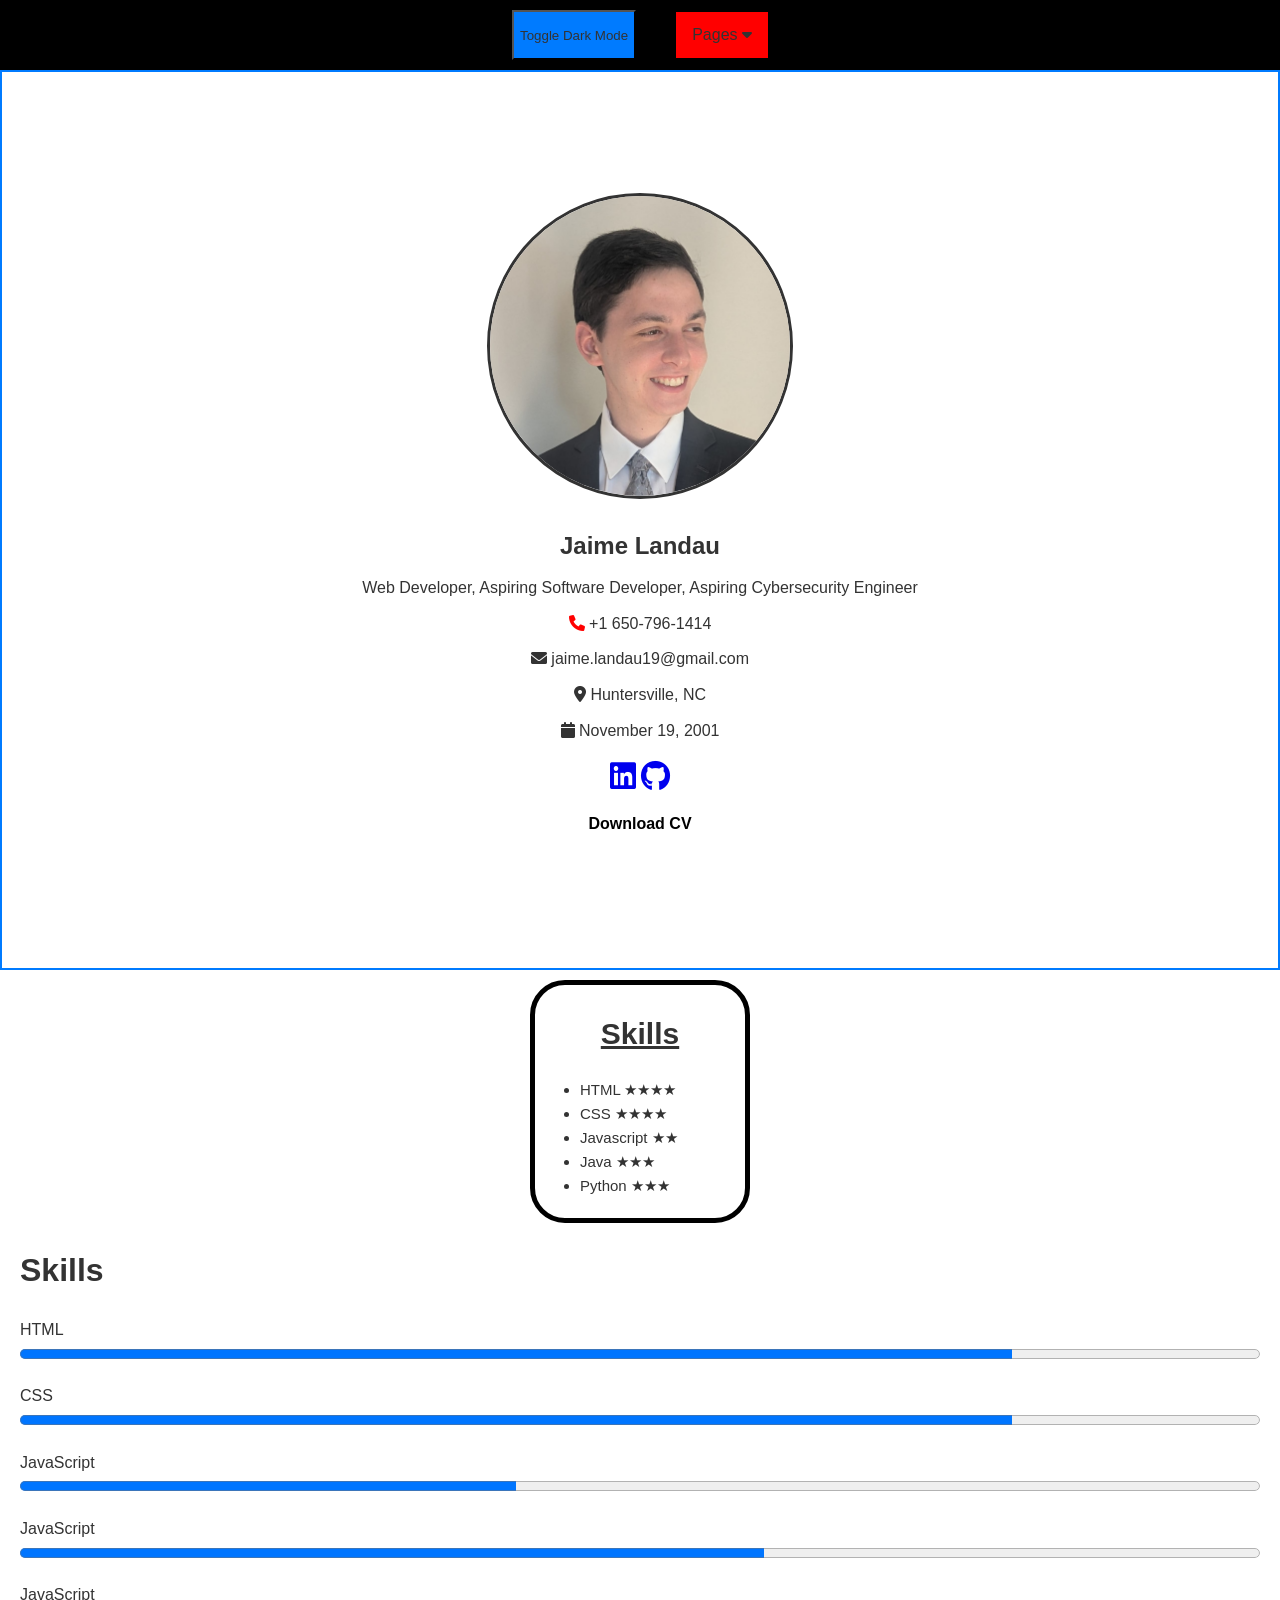
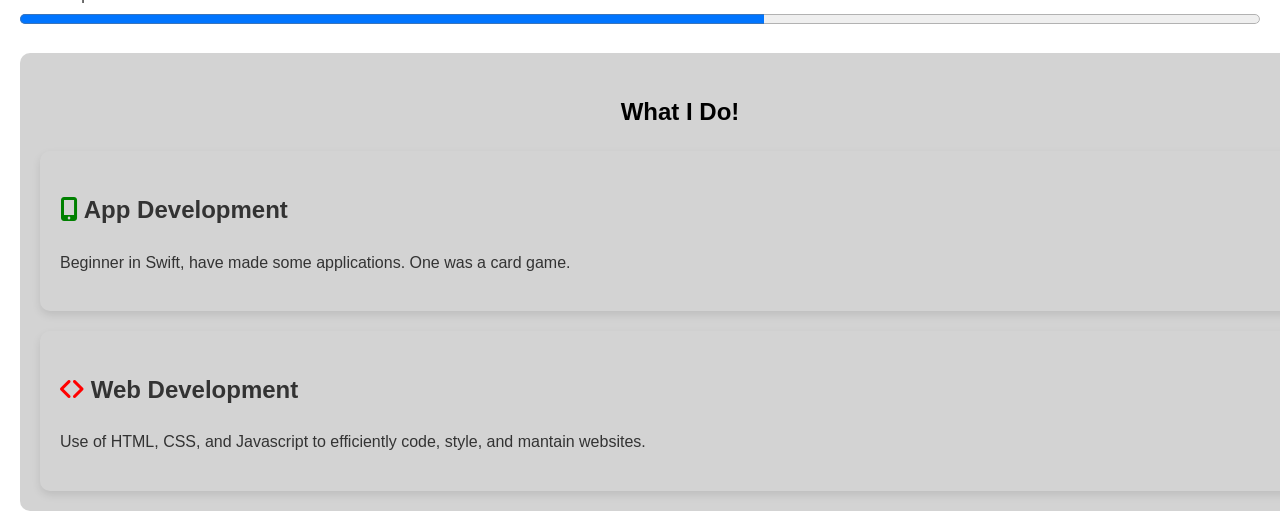
==== Home.html @ 54b77126 "skills" ====
<!DOCTYPE html>
<html>
    <head>
        <title>My Website</title>
        <link rel="stylesheet" href="styles.css">
        <link rel="stylesheet" href="https://cdnjs.cloudflare.com/ajax/libs/font-awesome/6.0.0-beta3/css/all.min.css">

    </head>
    <body>



        <header class="top-bar">
          <button class="dark-mode-toggle">Toggle Dark Mode</button>
          <script src="main.js"></script>


          
            <nav class="navigation">
                <div class="dropdown">
                    <button class="dropbtn">Pages 
                      <i class="fa fa-caret-down"></i>
                    </button>
                    <div class="dropdown-content">
                      <a href="Home.html">Home</a>
                      <a href="Projects.html">Projects</a>
                      <a href="Contact.html">Contact</a>
                    </div>
                  </div> 
                  </nav>
                  </header>
                  
               

        

                  <section class="about-me">
                    <div class="profile-box">
                        <div class="profile-details">
                            <img class="headshot" src="headshot.jpeg" alt="Jaime Landau">
                            <h1>Jaime Landau</h1>
                            <p>Web Developer, Aspiring Software Developer, Aspiring Cybersecurity Engineer</p>
                            <p><a href="tel:+16507961414" class="phone"><i class="fas fa-phone phone-number"></i> +1 650-796-1414</a></p>
                            <p><a href="mailto:jaime.landau19@gmail.com" class="email"><i class="fas fa-envelope"></i> jaime.landau19@gmail.com</a></p>
                            <p><i class="fas fa-map-marker-alt map"></i> Huntersville, NC</p>
                            <p><i class="fas fa-calendar calendar-icon"></i> November 19, 2001</p>
                        </div>
                        <div class="social-links">
                            <a href="https://www.linkedin.com/in/jaime-landau-0703a32bb/" target="_blank"><i class="fab fa-linkedin"></i></a>
                            <a href="https://github.com/jaimeland" target="_blank"><i class="fab fa-github"></i></a>
                        </div>
                        <div class="resume-download">
                            <a href="Resume.pdf" class="download-button" download="Jaime_Resume.pdf">Download CV</a>
                        </div>
                    </div>
                </section>

        <div class="skills">
            <u><h1 class="languages">Skills</h1></u>
            <ul>
                <li>HTML ★★★★ </li>
                <li>CSS ★★★★ </li>
                <li>Javascript ★★ </li>
                <li>Java ★★★ </li>
                <li>Python ★★★ </li>
            </ul>
        </div>

        <div class="skills-section">
          <h1 class="section-title">Skills</h1>
          <div class="skill">
              <label for="html-skill">HTML</label>
              <progress id="html-skill" value="80" max="100"></progress>
          </div>
          <div class="skill">
              <label for="css-skill">CSS</label>
              <progress id="css-skill" value="80" max="100"></progress>
          </div>
          <div class="skill">
              <label for="js-skill">JavaScript</label>
              <progress id="js-skill" value="40" max="100"></progress>
          </div>
          <div class="skill">
            <label for="java-skill">JavaScript</label>
            <progress id="java-skill" value="60" max="100"></progress>
        </div>
        <div class="skill">
          <label for="python-skill">JavaScript</label>
          <progress id="python-skill" value="60" max="100"></progress>
      </div>
      </div>

        <section class="software">
            <h1>What I Do!</h1>
            <div class="software-list">
              <div class="software-item">
                <h2><i class="fas fa-mobile-alt"></i> App Development</h2>
                <p>Beginner in Swift, have made some applications. One was a card game.
                </p>
              </div>
              <div class="software-item">
                <h2><i class="fas fa-angle-left"></i><i class="fas fa-angle-right"></i> Web Development</h2>
                <p>Use of HTML, CSS, and Javascript to efficiently code, style, and mantain websites.
                </p>
              </div>
            </div>
          </section>

    </body>

</html>
---- styles.css ----
body {
    font-family: 'Arial', sans-serif;
    line-height: 1.6;
    color: #333;
    margin: 0;
    padding: 0;
    box-sizing: border-box;
}


/* Contact */
.email {
    font-weight: normal;
} 

.linkedin {
    font-weight: normal;
}

a {
    text-decoration: none;
}





/* TOP BAR */

.top-bar {
    display: flex;
    justify-content: center; /* Align items to the left */
    background-color: black;
    padding: 10px;
    height: 50px; /* Adjusted height for better appearance */
}

.navigation {
    display: flex;
    align-items: center;
}

button a {
    text-decoration: none;
    padding: 10px 20px;
    border-radius: 5px;
}

.top-bar button {
    text-decoration: none;
    color: inherit;
    margin: 0 20px; /* Adjusted margin for better spacing */
}

.dropdown {
    position: relative;
}

.dropbtn {
    font-size: 16px;  
    border: none;
    outline: none;
    color: white;
    padding: 14px 16px;
    background-color: red;
    font-family: inherit;
    cursor: pointer;
}

.dropdown-content {
    display: none;
    position: absolute;
    background-color: white; /* Changed background color for better readability */
    min-width: 160px;
    box-shadow: 0px 8px 16px 0px rgba(0,0,0,0.2);
    z-index: 1;
}

.dropdown-content a {
    color: black;
    padding: 12px 16px;
    text-decoration: none;
    display: block;
    text-align: left;
}

.dropdown-content a:hover {
    background-color: #ddd;
}

.dropdown:hover .dropdown-content {
    display: block;
}

.languages {
    text-align: center;
}



a {
    text-decoration: none;
}

/* Home */
.skills {
    font-size: 15px;
    width: 200px;
    margin: 20px auto;
    border: 5px solid black;
    border-radius: 35px;
    padding: 5px; /* Added padding for better spacing */
    margin-top: 10px;
}


/* Projects */
.projects {
    display: flex;
    flex-wrap: wrap;
    padding: 20px;
    background-color: white;
    margin: 20px;
    border-radius: 10px;
}

/* .project-list {
    display: flex;
    flex-wrap: wrap;
    gap: 20px;
} */

.project-list {
    display: grid;
    grid-template-columns: repeat(auto-fill, minmax(500px, 1fr));
    gap: 20px;
}

.project-item {
    flex: 1 1 calc(33% - 40px);
    padding: 20px;
    border-radius: 10px;
    box-shadow: 0 4px 8px rgba(0,0,0,0.1);

}


.project-item h2 {
    margin-top: 0;
}

/* Software */

.software {
    padding: 20px;
    background-color: lightgrey;
    margin: 20px;
    width: 100%;
    border-radius: 10px;
}

.software h1{  /* Main software heading */
    text-align: center;
    color: black;
}

.software-list {
    display: flex;
    flex-direction: column; /* Stacks items vertically */
    gap: 20px;
    width: 100%; /* Ensures the list spans the full width */
}

.software-item {
    padding: 20px;
    border-radius: 10px;
    box-shadow: 0 4px 8px rgba(0,0,0,0.1);
    width: 100%; /* Ensures each item spans the full width of the parent */
    box-sizing: border-box; /* Includes padding in the width calculation */
}

.project-item h2 {
    margin-top: 0;
}

h2 i.fas.fa-mobile-alt {
    color: green;
}

h2 i.fas {
    color: red;
}

/* PROFILE */


.about-me {
    display: flex; /* Use flexbox for layout */
    flex-direction: column; /* Stack children vertically */
    justify-content: center; /* Center contents vertically */
    align-items: center; /* Center contents horizontally */
    height: 100vh; /* Full viewport height */
    padding: 20px; /* Add padding around the section */
    box-sizing: border-box; /* Include padding in the element's total width and height */
    /* background-color: #f4f4f4; Light background color for the section */
    border: 2px solid #007BFF; /* Adding border */
    
}


.profile-box {
    text-align: center;
    padding: 20px;
    margin-left: 0;
}

.profile-details h1 {
    font-size: 24px;
    margin-bottom: 10px;
}

.profile-details p {
    margin: 10px 0;
}

.profile-details a {
    color: #333;
    text-decoration: none;
}

.profile-details a:hover {
    text-decoration: none;
}



.phone {
    color: black;
}

.phone-number {
    color: red;
}

#email {
    color: red;
}

.email {
    color: black;
}

.social-links a {
    font-size: 30px;
}

.headshot { /* Headshot */
    width: 300px; /* Adjust the size of the image */
    height: 300px; /* Make sure the height matches the width */
    border-radius: 50%; /* Makes the image round */
    object-fit: cover; /* Ensures the image covers the entire circle without distortion */
    object-position: top; /* Adjusts which part of the image is centered */
    border: 3px solid #333; /* Optional: Add a border around the image */
}


.download-button {
    display: inline-block;
    padding: 10px 20px;
    font-size: 16px;
    font-weight: bold;
    color: black;

    border: black;
    border-radius: 5px;
    text-decoration: none;
    cursor: pointer;
    transition: red 0.3s ease;
}

.download-button:hover {
    background-color: lightblue;
}


/* Skills 2 */

.skills-section {
    margin: 20px;
}

.skill {
    margin-bottom: 15px;
}

progress {
    width: 100%;
    height: 20px;
}

progress[value]::-webkit-progress-bar {
    background-color: #eee;
}

progress[value]::-webkit-progress-value {
    background-color: #4caf50;
}

progress[value]::-moz-progress-bar {
    background-color: #4caf50;
}

/* Default Light Mode Styles */
  
  button {
    background-color: #007BFF;
    color: white;
  }
  
/* Dark Mode Styles */
body.dark-mode {
    background-color: #2C2C2C;
    color: white;
}

body.dark-mode .top-bar {
    background-color: #333;
}


/* Dropdown Button */
body.dark-mode .top-bar .dropbtn {
    background-color: red; /* Set specific button color */
    color: white; /* Ensure text color is visible */
}

body.dark-mode .top-bar .dark-mode-toggle {
    background-color: blue;
    color: white;
}



body.dark-mode .dropdown-content {
    background-color: #444;
}

body.dark-mode .dropdown-content a {
    color: white;
}

body.dark-mode .projects, 
body.dark-mode .software {
    background-color: #333;
    color: white;
}

body.dark-mode .skills, 
body.dark-mode .project-item,
body.dark-mode .software-item {
    border: 5px solid #666;
}

body.dark-mode .download-button {
    background-color: #555;
    color: white;
}

body.dark-mode button {
    background-color: #555;
    color: white;
}

body.dark-mode a {
    color: lightblue;
}

body.dark-mode .profile-details a {
    color: lightblue;
}

body.dark-mode .phone, 
body.dark-mode .email {
    color: white;
}
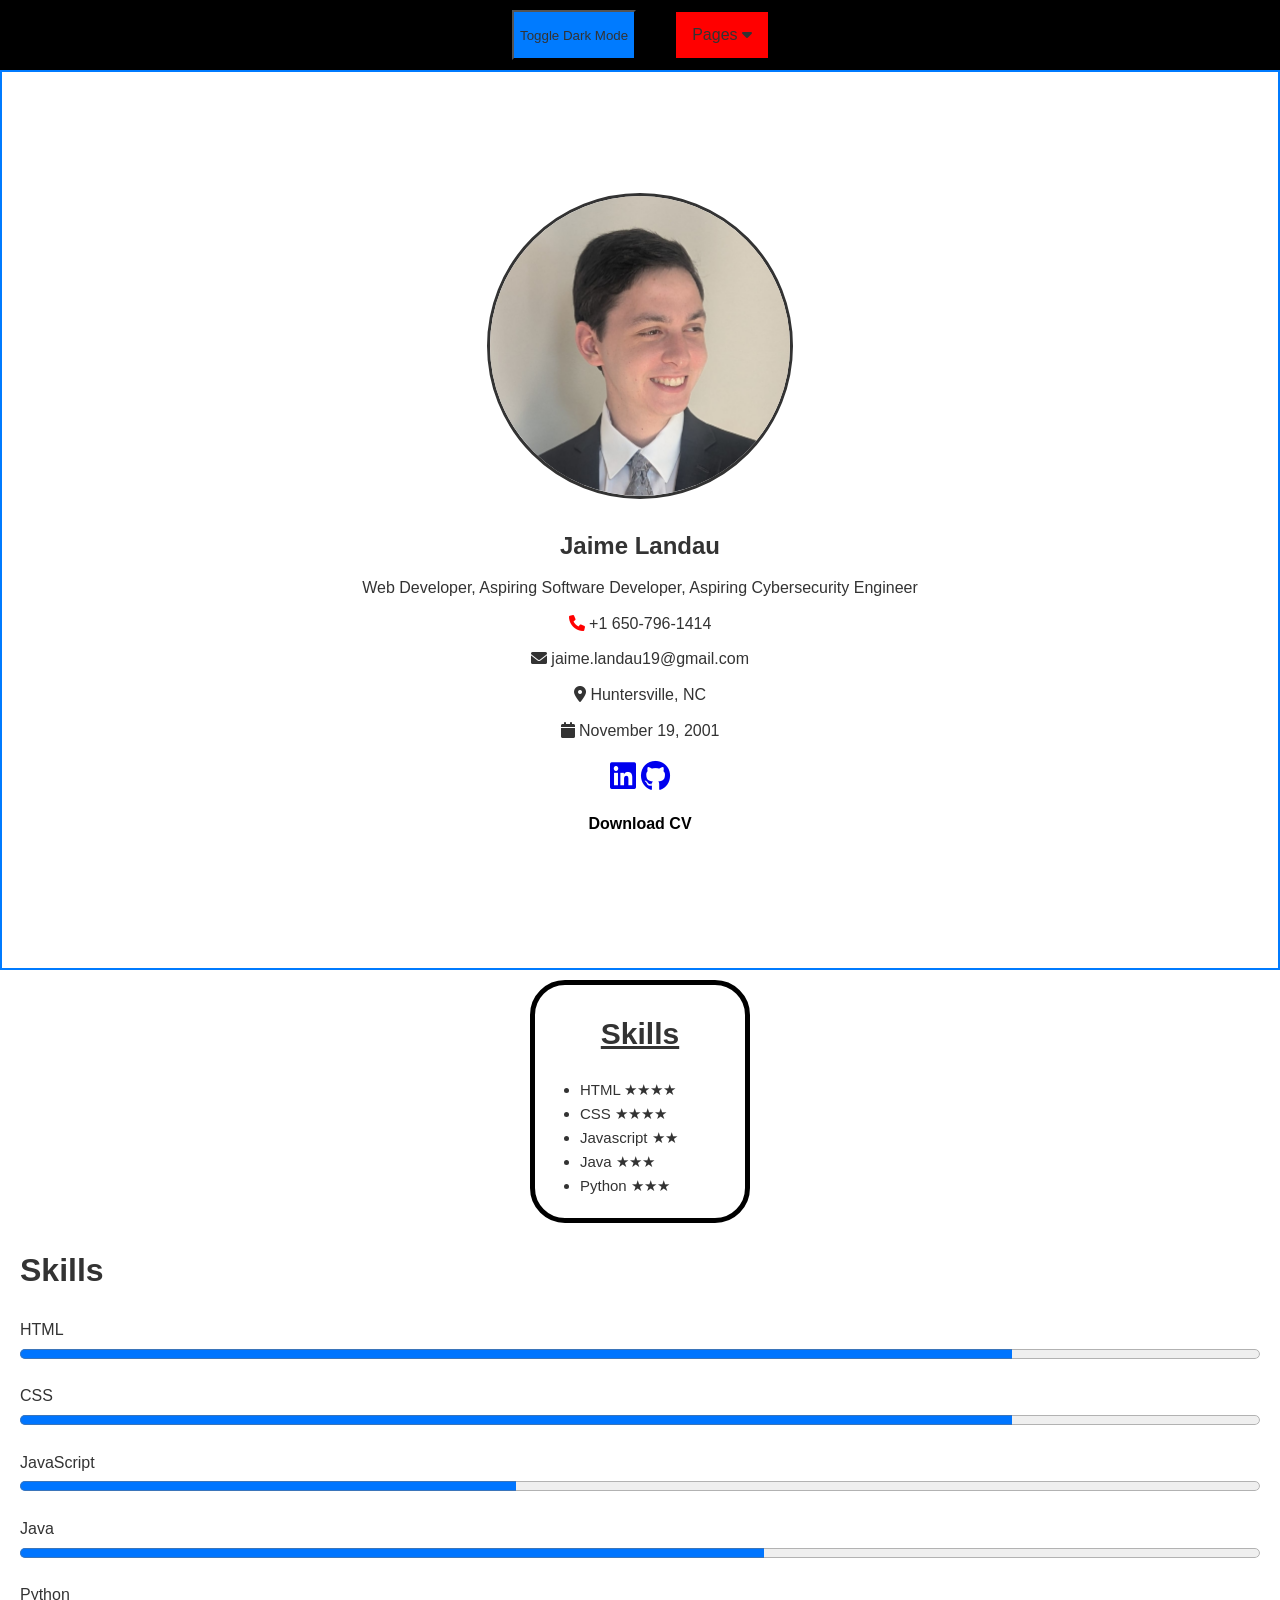
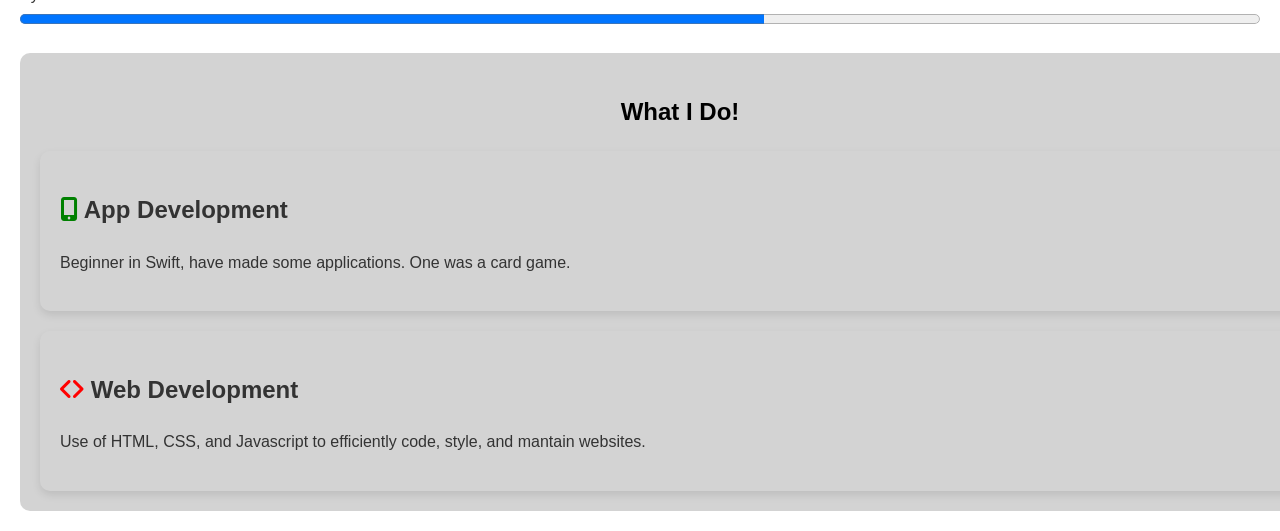
==== commit dabccf8c: "skills" ====
--- a/Home.html
+++ b/Home.html
@@ -81,11 +81,11 @@
               <progress id="js-skill" value="40" max="100"></progress>
           </div>
           <div class="skill">
-            <label for="java-skill">JavaScript</label>
+            <label for="java-skill">Java</label>
             <progress id="java-skill" value="60" max="100"></progress>
         </div>
         <div class="skill">
-          <label for="python-skill">JavaScript</label>
+          <label for="python-skill">Python</label>
           <progress id="python-skill" value="60" max="100"></progress>
       </div>
       </div>
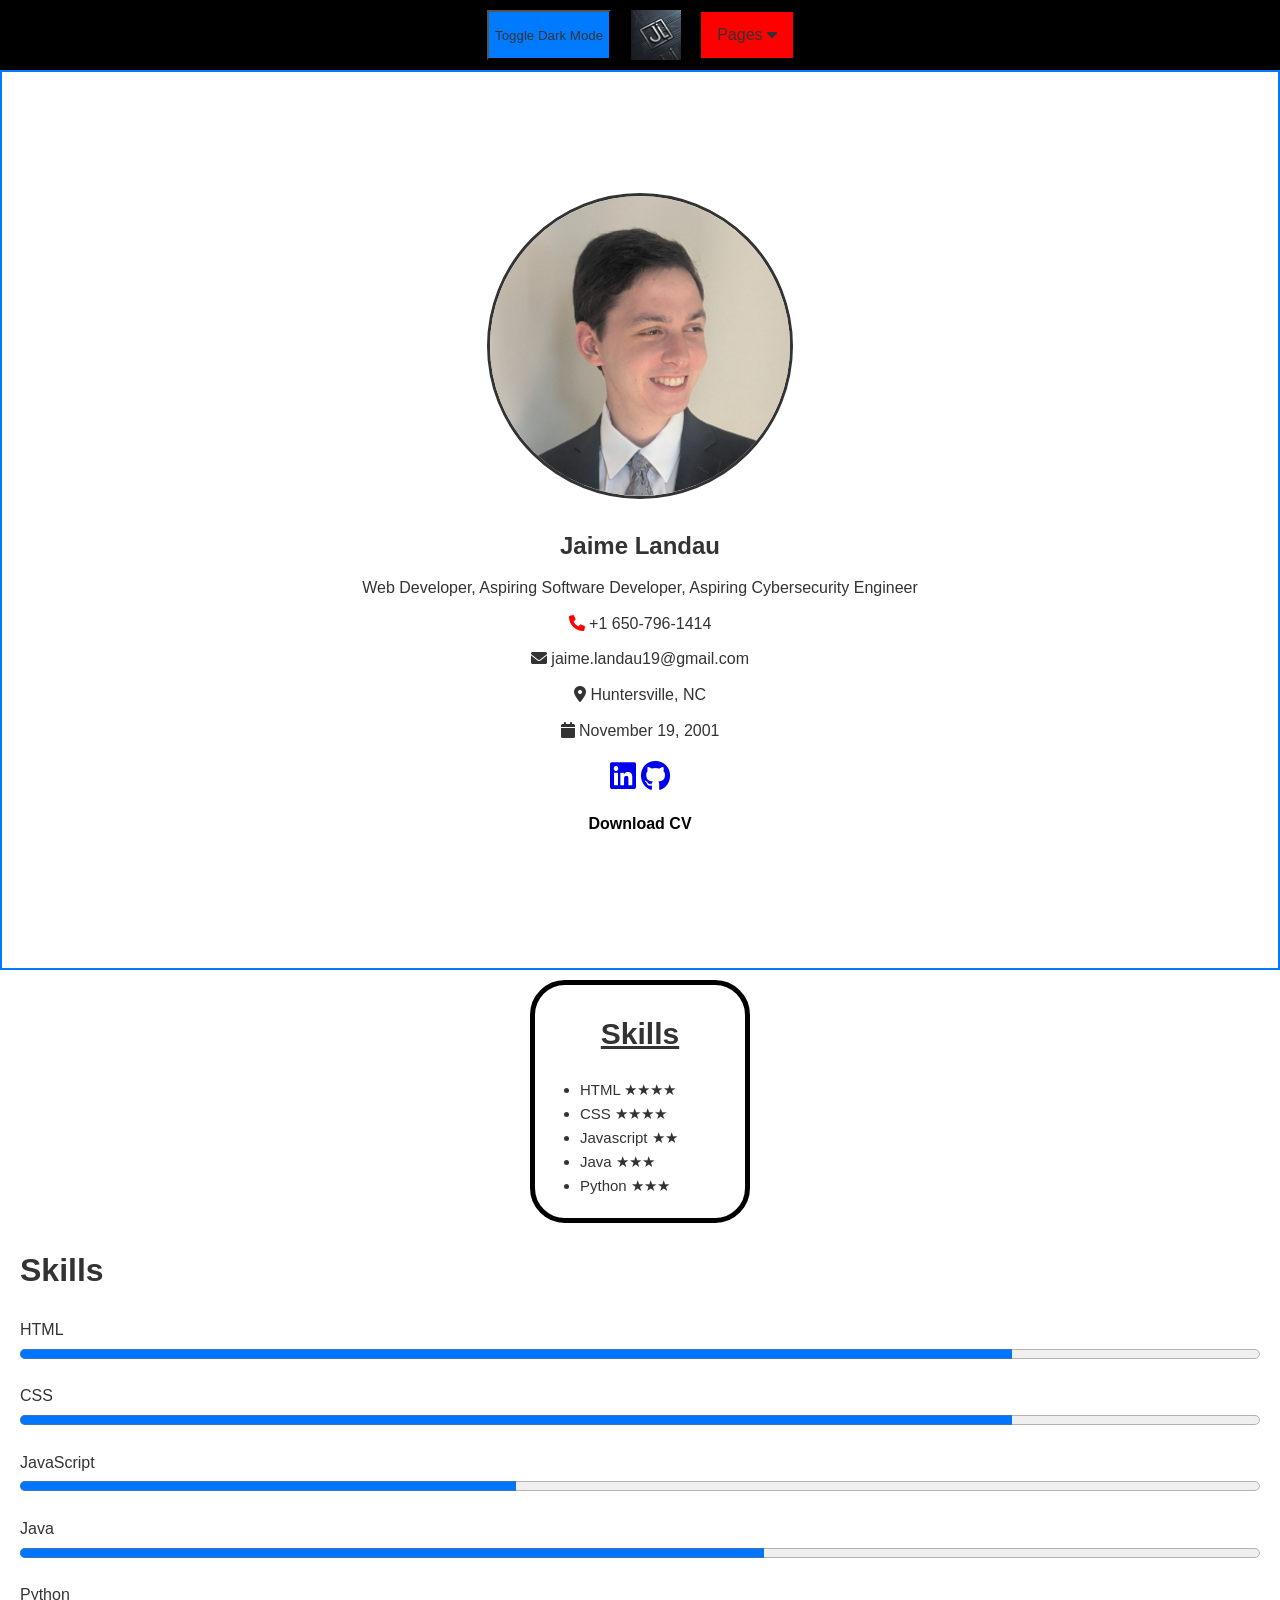
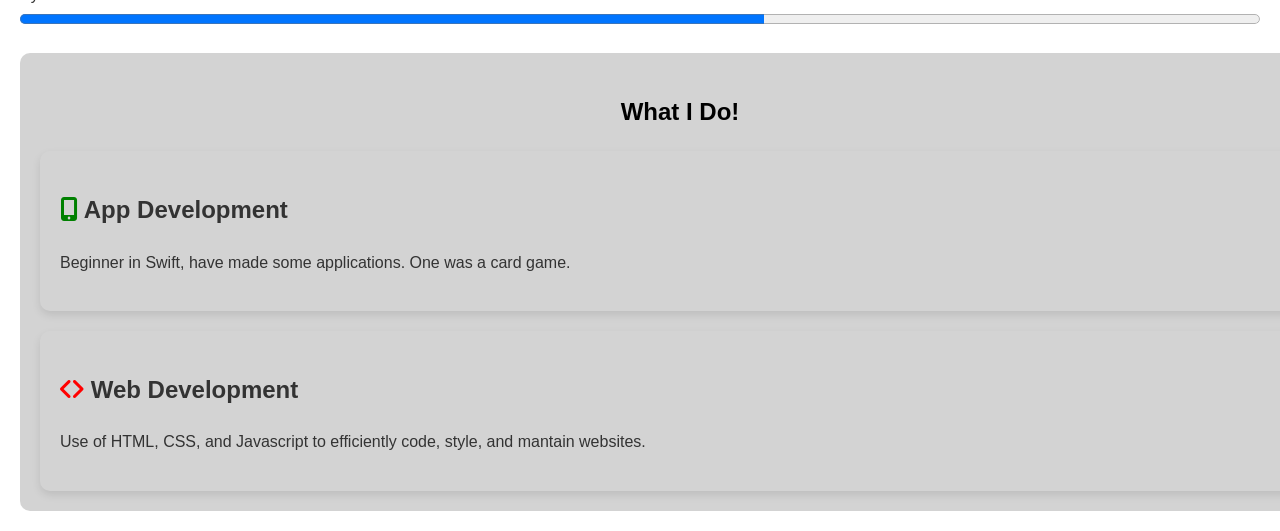
==== commit 4b557b2e: "logo" ====
--- a/Home.html
+++ b/Home.html
@@ -13,6 +13,8 @@
         <header class="top-bar">
           <button class="dark-mode-toggle">Toggle Dark Mode</button>
           <script src="main.js"></script>
+          <img src="JLlogo.jpeg">
+
 
 
           
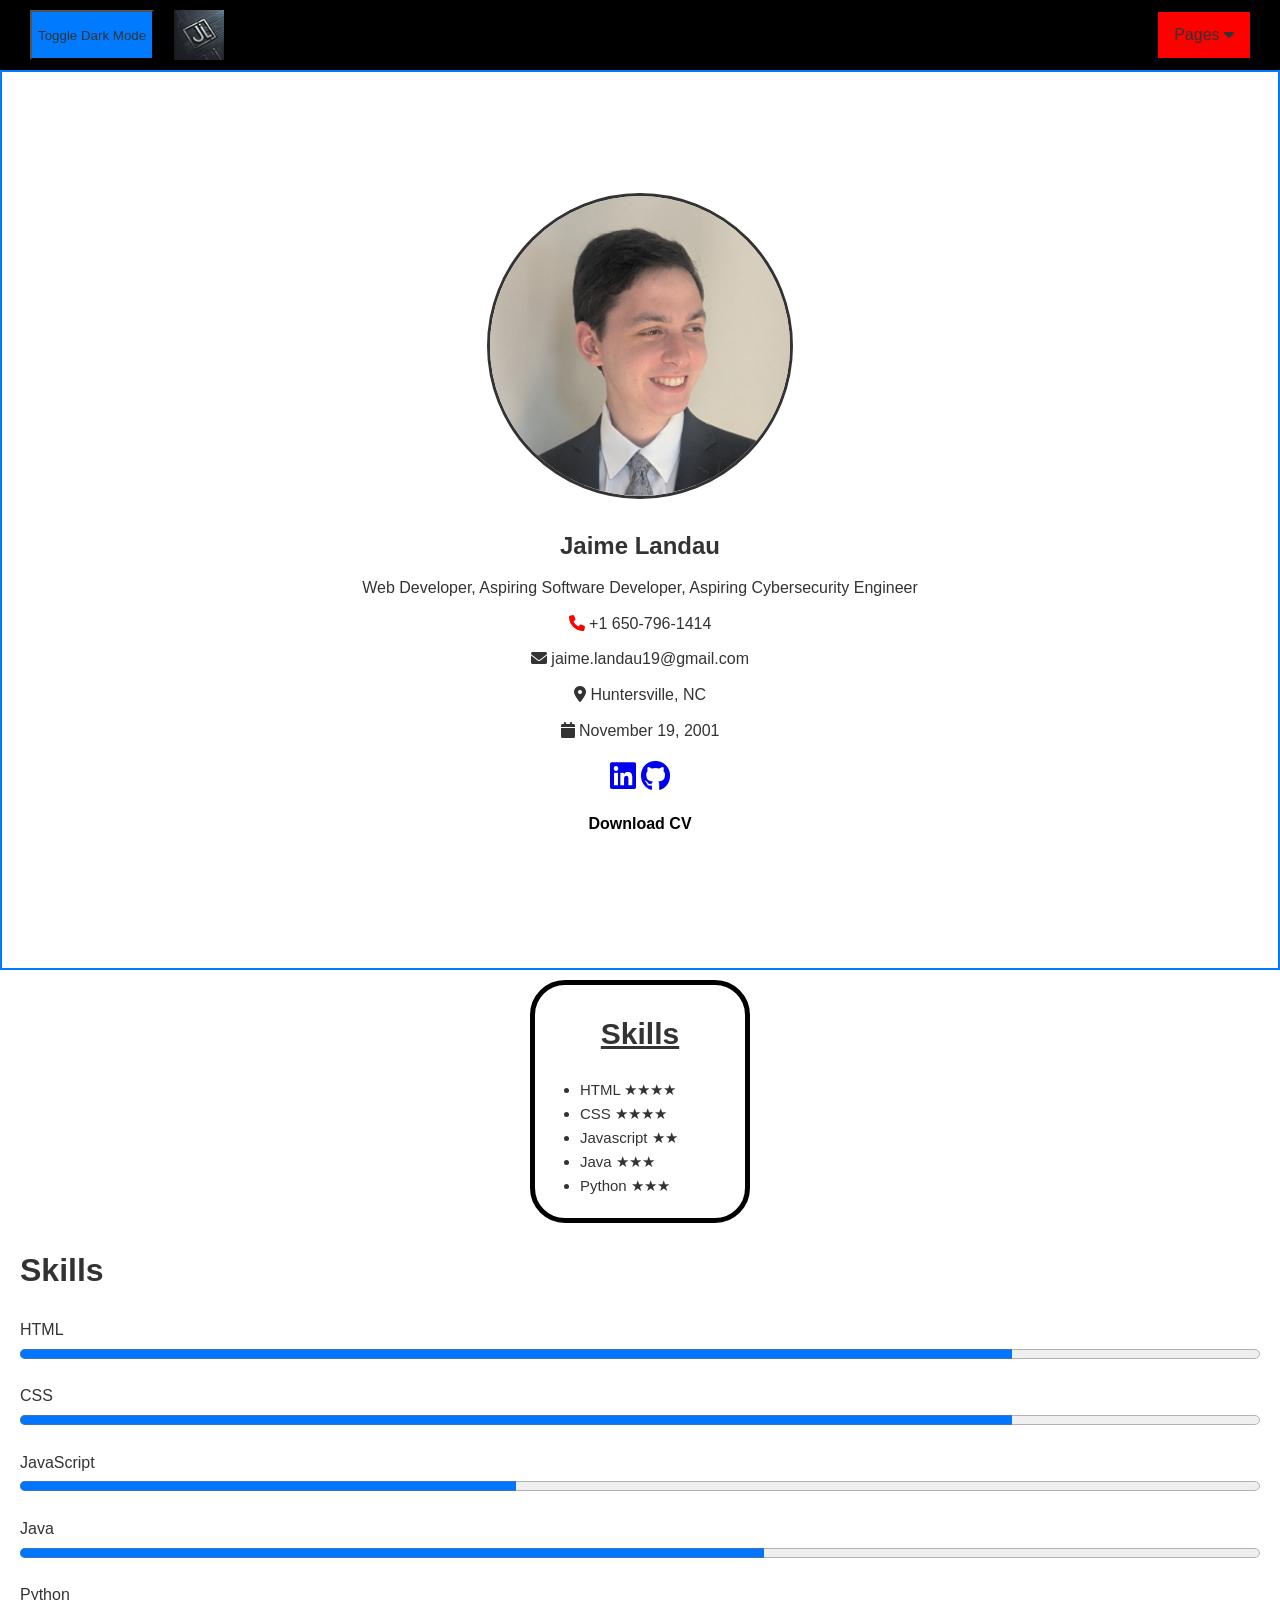
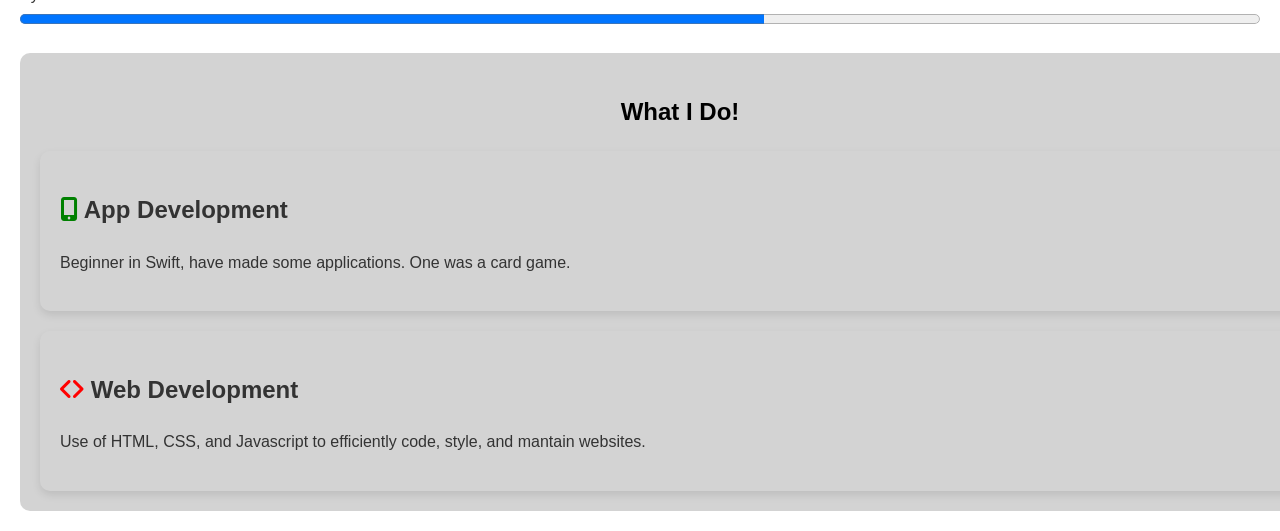
==== commit 1f803d4a: "logo" ====
--- a/styles.css
+++ b/styles.css
@@ -33,6 +33,11 @@
     background-color: black;
     padding: 10px;
     height: 50px; /* Adjusted height for better appearance */
+}
+
+.top-bar img {
+    margin-right: auto;
+    max-height: 50px; /* Adjust logo size if needed */
 }
 
 .navigation {
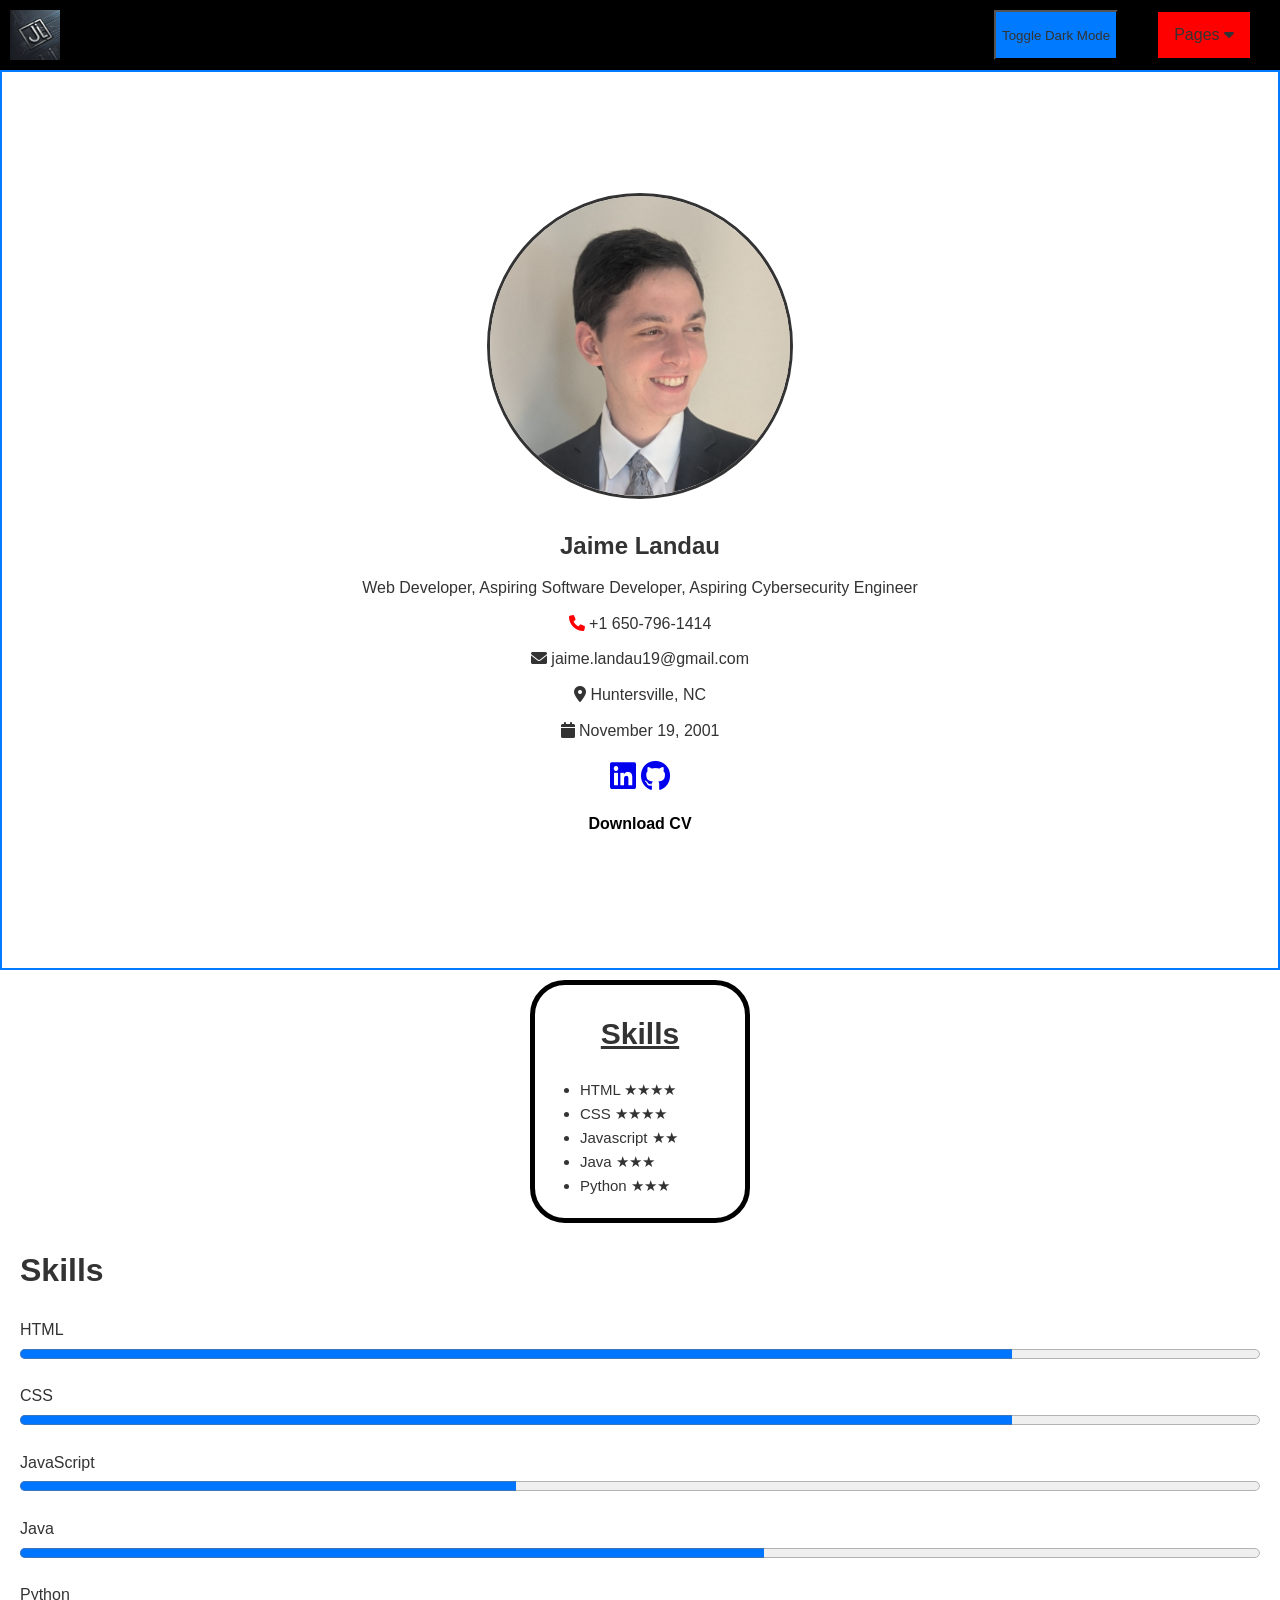
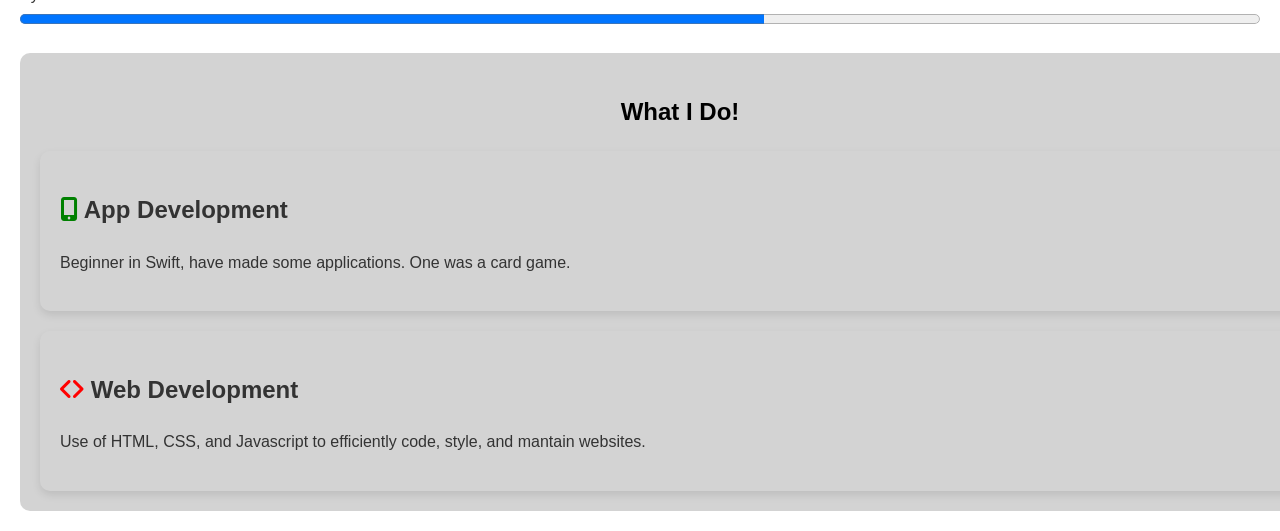
==== commit 8a12e6f3: "logo" ====
--- a/Home.html
+++ b/Home.html
@@ -11,9 +11,10 @@
 
 
         <header class="top-bar">
+          <img src="JLlogo.jpeg">
           <button class="dark-mode-toggle">Toggle Dark Mode</button>
           <script src="main.js"></script>
-          <img src="JLlogo.jpeg">
+         
 
 
 
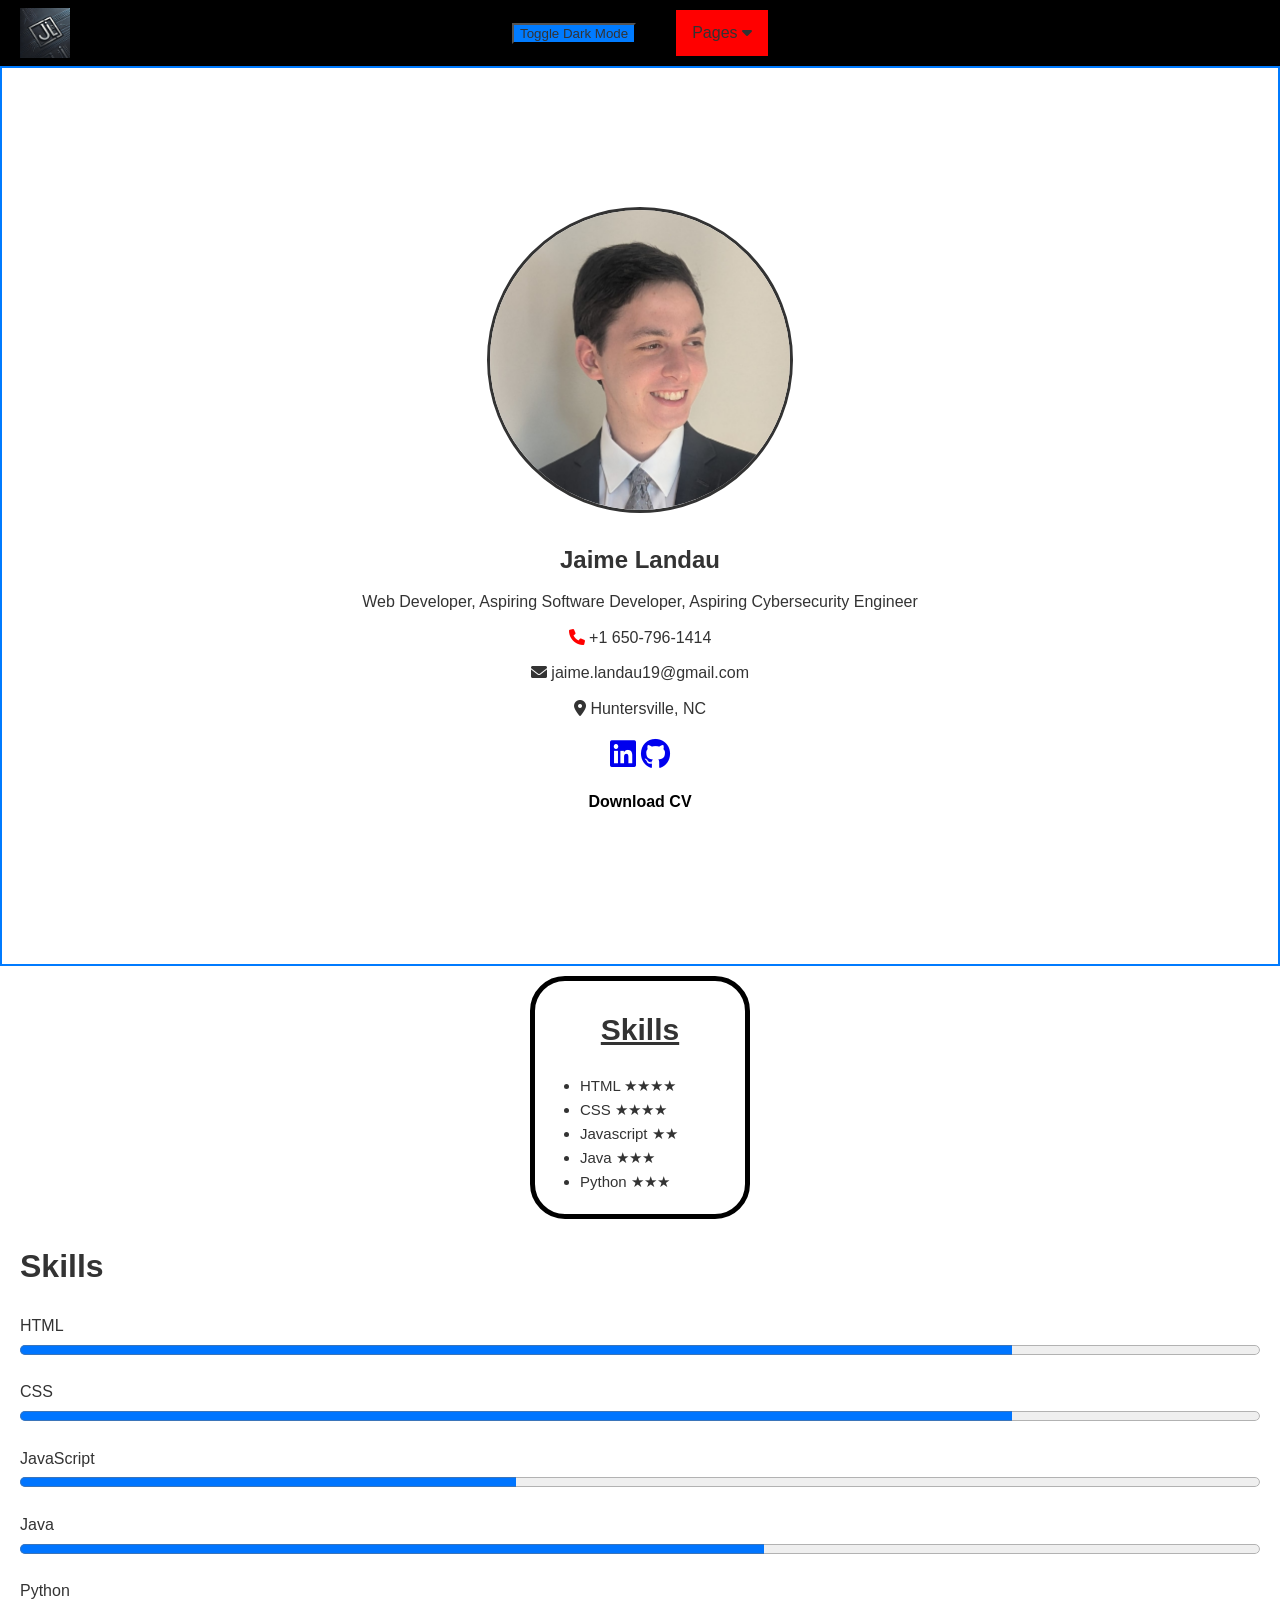
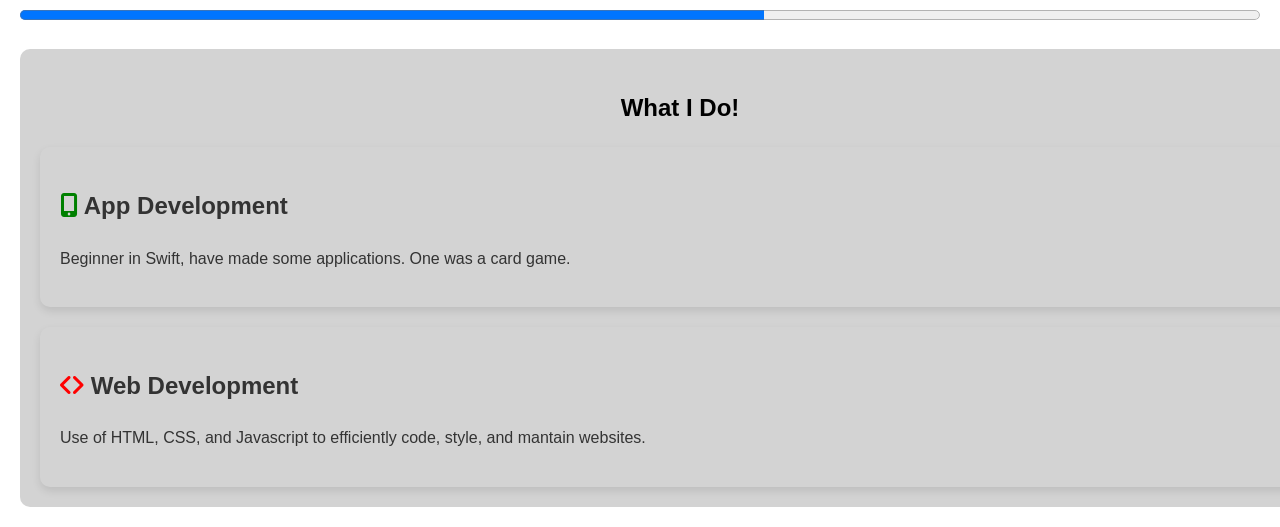
==== commit 15dab6bc: "dob" ====
--- a/Home.html
+++ b/Home.html
@@ -46,7 +46,7 @@
                             <p><a href="tel:+16507961414" class="phone"><i class="fas fa-phone phone-number"></i> +1 650-796-1414</a></p>
                             <p><a href="mailto:jaime.landau19@gmail.com" class="email"><i class="fas fa-envelope"></i> jaime.landau19@gmail.com</a></p>
                             <p><i class="fas fa-map-marker-alt map"></i> Huntersville, NC</p>
-                            <p><i class="fas fa-calendar calendar-icon"></i> November 19, 2001</p>
+                            <!-- <p><i class="fas fa-calendar calendar-icon"></i> November 19, 2001</p> -->
                         </div>
                         <div class="social-links">
                             <a href="https://www.linkedin.com/in/jaime-landau-0703a32bb/" target="_blank"><i class="fab fa-linkedin"></i></a>
--- a/styles.css
+++ b/styles.css
@@ -29,21 +29,28 @@
 
 .top-bar {
     display: flex;
-    justify-content: center; /* Align items to the left */
+    justify-content: center; /* Center the navigation and dark mode toggle */
+    align-items: center;
+    padding: 10px 20px;
     background-color: black;
-    padding: 10px;
-    height: 50px; /* Adjusted height for better appearance */
+    position: relative; /* To allow absolute positioning for the logo */
 }
 
 .top-bar img {
-    margin-right: auto;
-    max-height: 50px; /* Adjust logo size if needed */
+    position: absolute;
+    left: 20px; /* Keep the logo to the far left */
+    height: 50px; /* Adjust the size as needed */
 }
 
 .navigation {
     display: flex;
     align-items: center;
-}
+    justify-content: center;
+}
+
+
+
+
 
 button a {
     text-decoration: none;
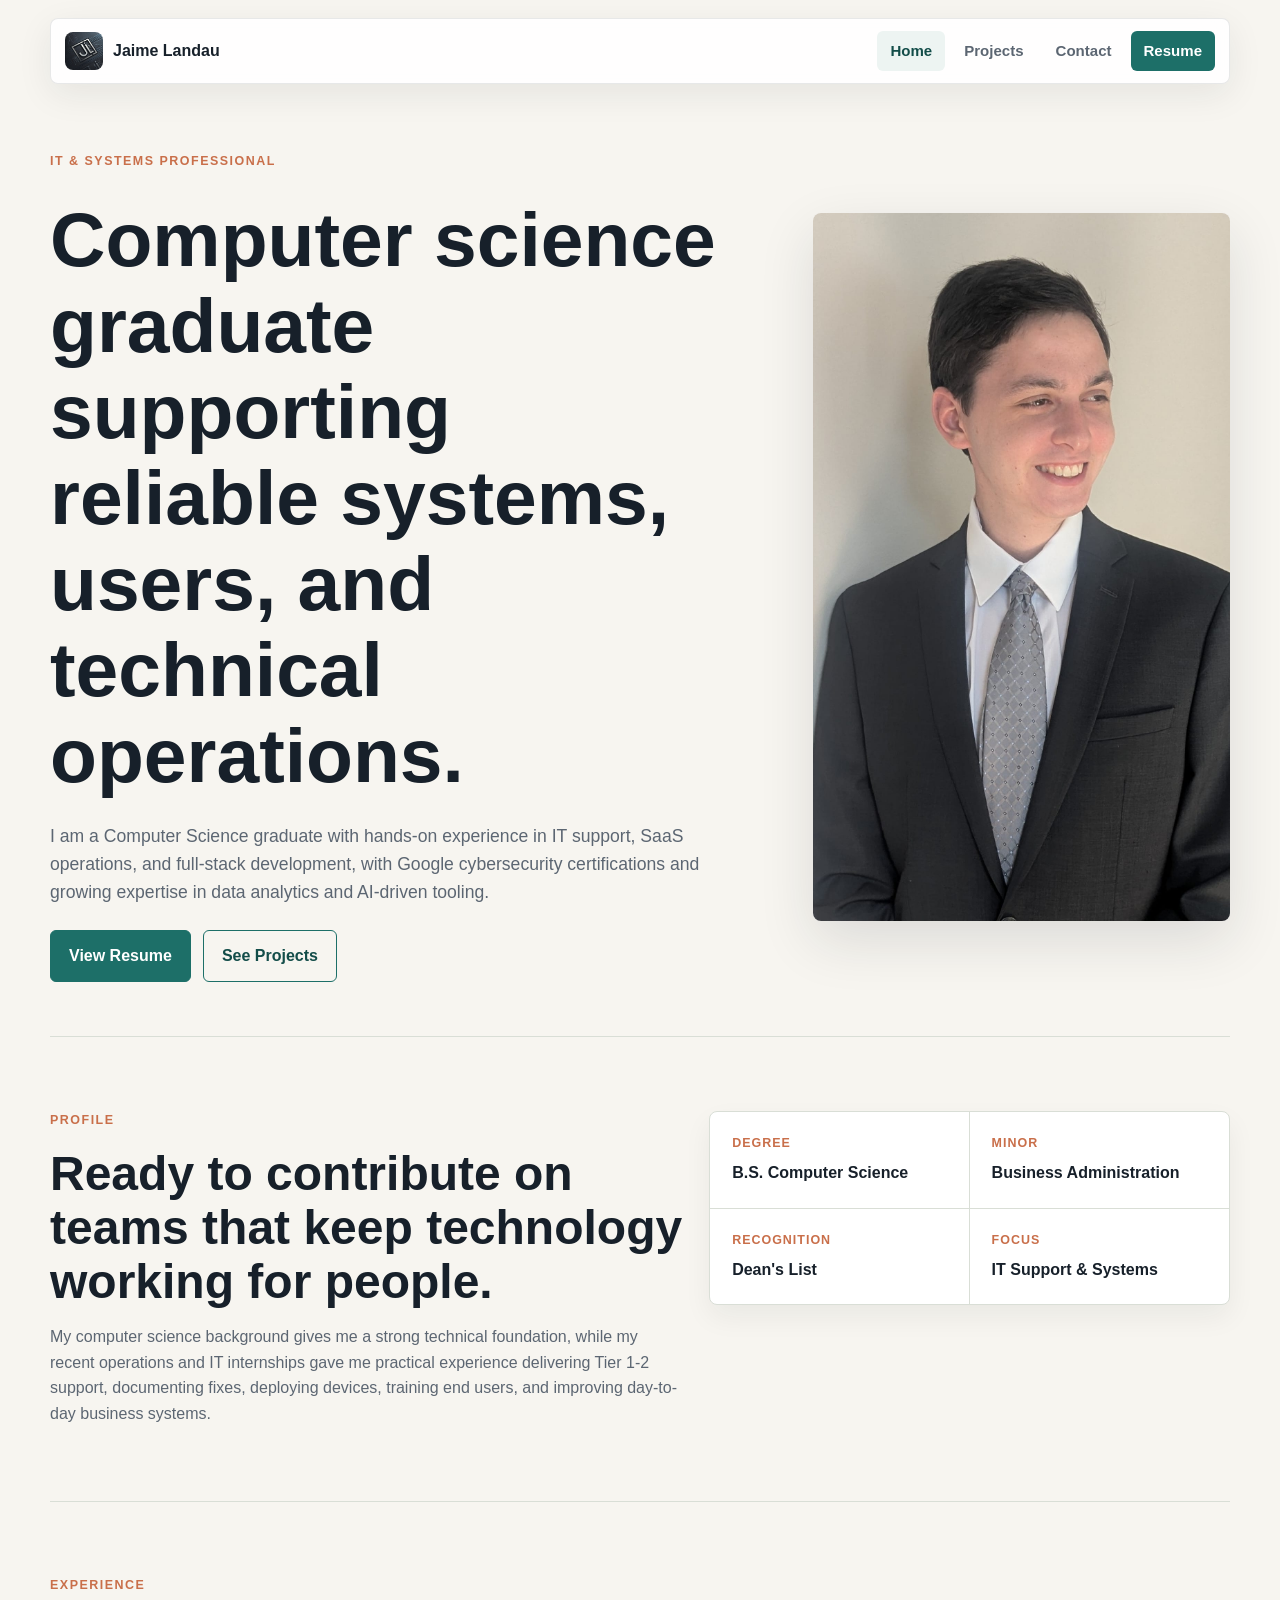
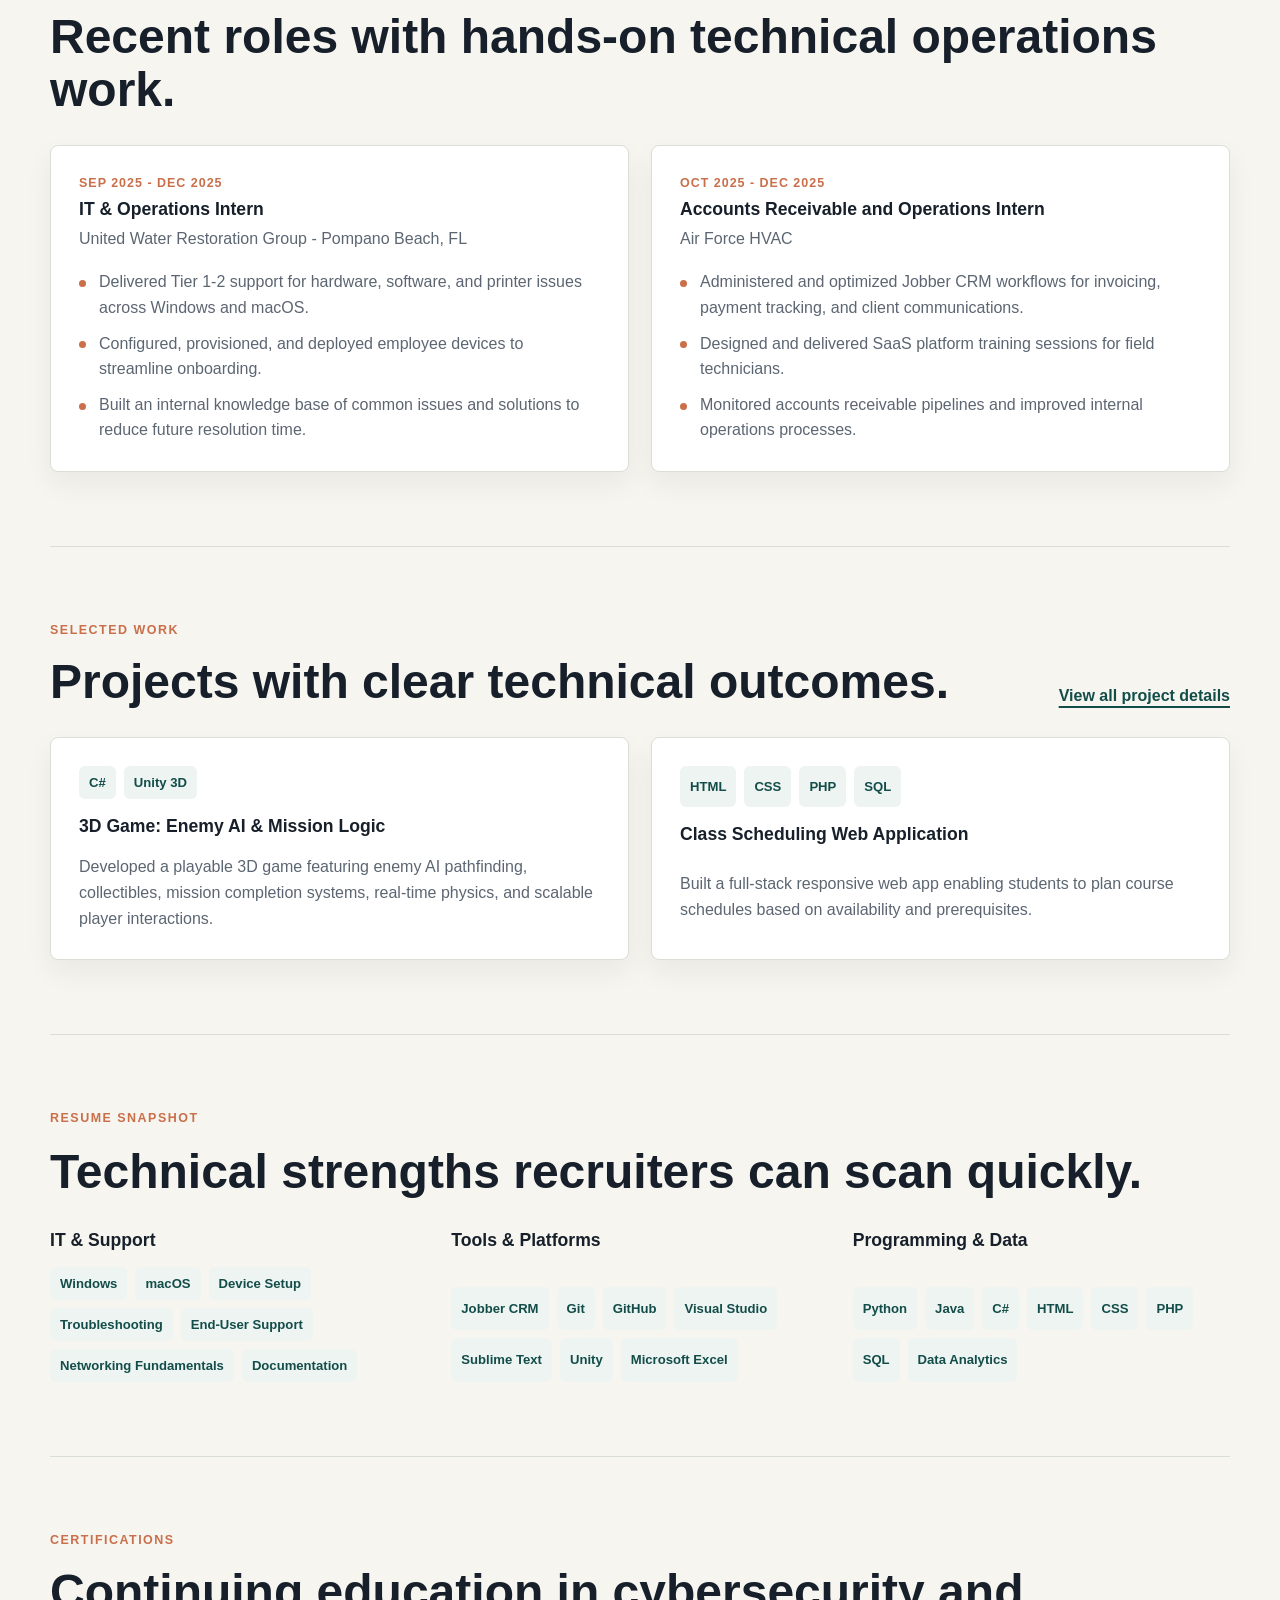
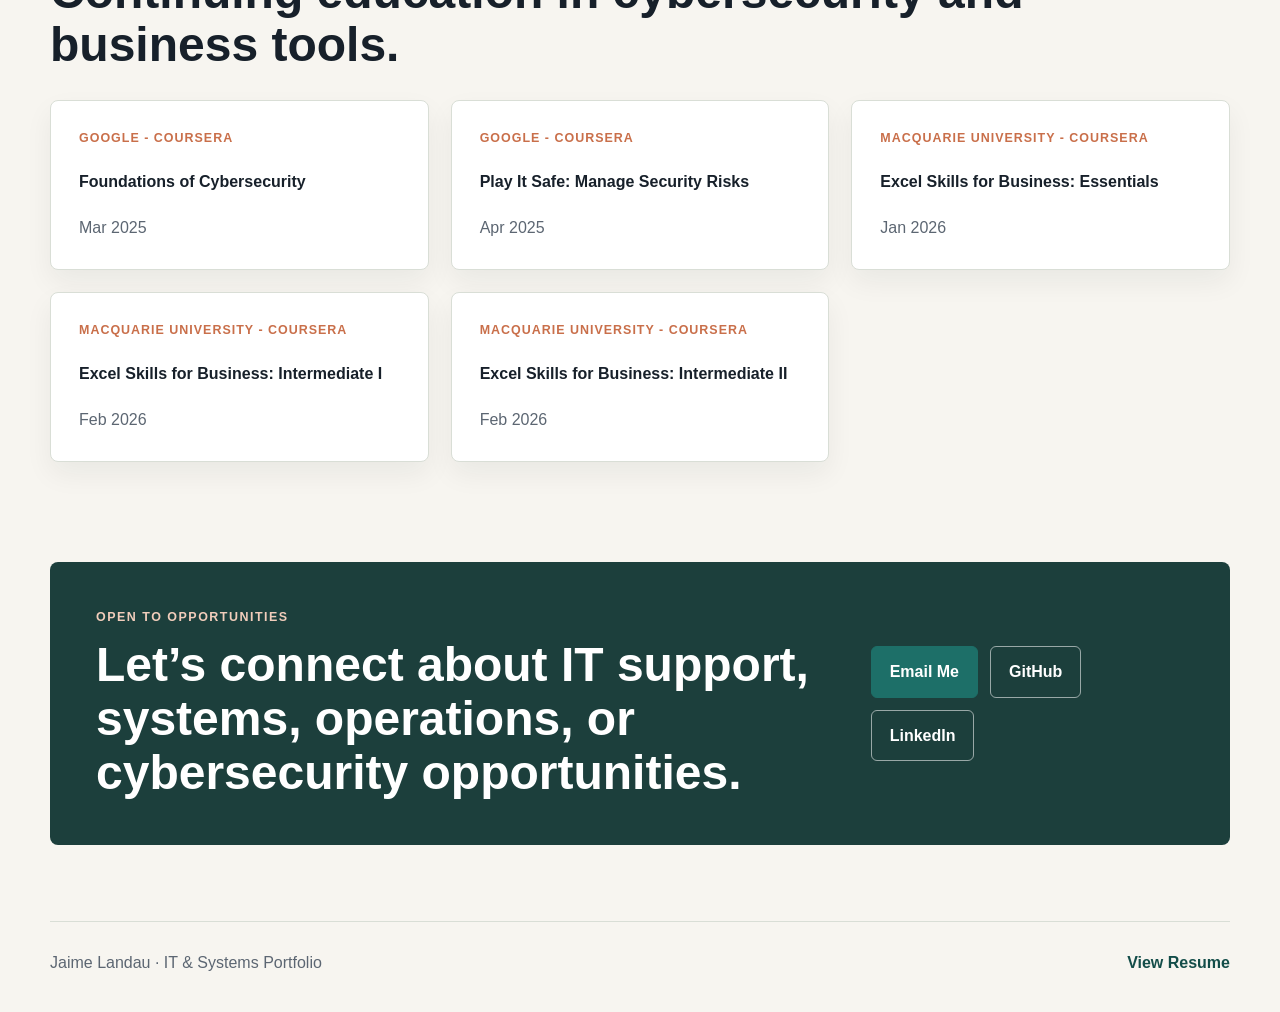
==== commit 13d29f60: "Add files via upload" ====
--- a/Home.html
+++ b/Home.html
@@ -1,115 +1,251 @@
 <!DOCTYPE html>
-<html>
-    <head>
-        <title>My Website</title>
-        <link rel="stylesheet" href="styles.css">
-        <link rel="stylesheet" href="https://cdnjs.cloudflare.com/ajax/libs/font-awesome/6.0.0-beta3/css/all.min.css">
-
-    </head>
-    <body>
-
-
-
-        <header class="top-bar">
-          <img src="JLlogo.jpeg">
-          <button class="dark-mode-toggle">Toggle Dark Mode</button>
-          <script src="main.js"></script>
-         
-
-
-
-          
-            <nav class="navigation">
-                <div class="dropdown">
-                    <button class="dropbtn">Pages 
-                      <i class="fa fa-caret-down"></i>
-                    </button>
-                    <div class="dropdown-content">
-                      <a href="Home.html">Home</a>
-                      <a href="Projects.html">Projects</a>
-                      <a href="Contact.html">Contact</a>
-                    </div>
-                  </div> 
-                  </nav>
-                  </header>
-                  
-               
-
-        
-
-                  <section class="about-me">
-                    <div class="profile-box">
-                        <div class="profile-details">
-                            <img class="headshot" src="headshot.jpeg" alt="Jaime Landau">
-                            <h1>Jaime Landau</h1>
-                            <p>Web Developer, Aspiring Software Developer, Aspiring Cybersecurity Engineer</p>
-                            <p><a href="tel:+16507961414" class="phone"><i class="fas fa-phone phone-number"></i> +1 650-796-1414</a></p>
-                            <p><a href="mailto:jaime.landau19@gmail.com" class="email"><i class="fas fa-envelope"></i> jaime.landau19@gmail.com</a></p>
-                            <p><i class="fas fa-map-marker-alt map"></i> Huntersville, NC</p>
-                            <!-- <p><i class="fas fa-calendar calendar-icon"></i> November 19, 2001</p> -->
-                        </div>
-                        <div class="social-links">
-                            <a href="https://www.linkedin.com/in/jaime-landau-0703a32bb/" target="_blank"><i class="fab fa-linkedin"></i></a>
-                            <a href="https://github.com/jaimeland" target="_blank"><i class="fab fa-github"></i></a>
-                        </div>
-                        <div class="resume-download">
-                            <a href="Resume.pdf" class="download-button" download="Jaime_Resume.pdf">Download CV</a>
-                        </div>
-                    </div>
-                </section>
-
-        <div class="skills">
-            <u><h1 class="languages">Skills</h1></u>
-            <ul>
-                <li>HTML ★★★★ </li>
-                <li>CSS ★★★★ </li>
-                <li>Javascript ★★ </li>
-                <li>Java ★★★ </li>
-                <li>Python ★★★ </li>
-            </ul>
-        </div>
-
-        <div class="skills-section">
-          <h1 class="section-title">Skills</h1>
-          <div class="skill">
-              <label for="html-skill">HTML</label>
-              <progress id="html-skill" value="80" max="100"></progress>
-          </div>
-          <div class="skill">
-              <label for="css-skill">CSS</label>
-              <progress id="css-skill" value="80" max="100"></progress>
-          </div>
-          <div class="skill">
-              <label for="js-skill">JavaScript</label>
-              <progress id="js-skill" value="40" max="100"></progress>
-          </div>
-          <div class="skill">
-            <label for="java-skill">Java</label>
-            <progress id="java-skill" value="60" max="100"></progress>
-        </div>
-        <div class="skill">
-          <label for="python-skill">Python</label>
-          <progress id="python-skill" value="60" max="100"></progress>
-      </div>
-      </div>
-
-        <section class="software">
-            <h1>What I Do!</h1>
-            <div class="software-list">
-              <div class="software-item">
-                <h2><i class="fas fa-mobile-alt"></i> App Development</h2>
-                <p>Beginner in Swift, have made some applications. One was a card game.
+<html lang="en">
+<head>
+    <meta charset="UTF-8">
+    <meta name="viewport" content="width=device-width, initial-scale=1.0">
+    <meta name="description" content="Portfolio and resume website for Jaime Landau, an entry-level IT and systems professional with computer science, technical support, and cybersecurity experience.">
+    <title>Jaime Landau | IT & Systems Portfolio</title>
+    <link rel="stylesheet" href="styles.css">
+</head>
+<body>
+    <header class="site-header">
+        <a class="brand" href="Home.html" aria-label="Jaime Landau home">
+            <img src="JLlogo.jpeg" alt="" class="brand-mark">
+            <span>Jaime Landau</span>
+        </a>
+        <nav class="site-nav" aria-label="Primary navigation">
+            <a href="Home.html" aria-current="page">Home</a>
+            <a href="Projects.html">Projects</a>
+            <a href="Contact.html">Contact</a>
+            <a class="nav-resume" href="Resume.html">Resume</a>
+        </nav>
+    </header>
+
+    <main>
+        <section class="hero">
+            <div class="hero-content">
+                <p class="eyebrow">IT & Systems Professional</p>
+                <h1>Computer science graduate supporting reliable systems, users, and technical operations.</h1>
+                <p class="hero-summary">
+                    I am a Computer Science graduate with hands-on experience in IT support,
+                    SaaS operations, and full-stack development, with Google cybersecurity
+                    certifications and growing expertise in data analytics and AI-driven tooling.
                 </p>
-              </div>
-              <div class="software-item">
-                <h2><i class="fas fa-angle-left"></i><i class="fas fa-angle-right"></i> Web Development</h2>
-                <p>Use of HTML, CSS, and Javascript to efficiently code, style, and mantain websites.
+                <div class="hero-actions" aria-label="Primary actions">
+                    <a class="button primary" href="Resume.html">View Resume</a>
+                    <a class="button secondary" href="Projects.html">See Projects</a>
+                </div>
+            </div>
+            <div class="hero-portrait" aria-label="Professional headshot of Jaime Landau">
+                <img src="headshot.jpeg" alt="Jaime Landau smiling in a suit">
+            </div>
+        </section>
+
+        <section class="section intro-grid" aria-labelledby="profile-heading">
+            <div>
+                <p class="section-kicker">Profile</p>
+                <h2 id="profile-heading">Ready to contribute on teams that keep technology working for people.</h2>
+                <p>
+                    My computer science background gives me a strong technical foundation, while
+                    my recent operations and IT internships gave me practical experience delivering
+                    Tier 1-2 support, documenting fixes, deploying devices, training end users,
+                    and improving day-to-day business systems.
                 </p>
-              </div>
-            </div>
-          </section>
-
-    </body>
-
+            </div>
+            <div class="quick-facts" aria-label="Quick facts">
+                <div>
+                    <strong>Degree</strong>
+                    <span>B.S. Computer Science</span>
+                </div>
+                <div>
+                    <strong>Minor</strong>
+                    <span>Business Administration</span>
+                </div>
+                <div>
+                    <strong>Recognition</strong>
+                    <span>Dean's List</span>
+                </div>
+                <div>
+                    <strong>Focus</strong>
+                    <span>IT Support & Systems</span>
+                </div>
+            </div>
+        </section>
+
+        <section class="section" aria-labelledby="experience-heading">
+            <div class="section-heading">
+                <div>
+                    <p class="section-kicker">Experience</p>
+                    <h2 id="experience-heading">Recent roles with hands-on technical operations work.</h2>
+                </div>
+            </div>
+
+            <div class="experience-list">
+                <article class="experience-card">
+                    <div>
+                        <p class="role-dates">Sep 2025 - Dec 2025</p>
+                        <h3>IT & Operations Intern</h3>
+                        <p>United Water Restoration Group - Pompano Beach, FL</p>
+                    </div>
+                    <ul class="clean-list">
+                        <li>Delivered Tier 1-2 support for hardware, software, and printer issues across Windows and macOS.</li>
+                        <li>Configured, provisioned, and deployed employee devices to streamline onboarding.</li>
+                        <li>Built an internal knowledge base of common issues and solutions to reduce future resolution time.</li>
+                    </ul>
+                </article>
+
+                <article class="experience-card">
+                    <div>
+                        <p class="role-dates">Oct 2025 - Dec 2025</p>
+                        <h3>Accounts Receivable and Operations Intern</h3>
+                        <p>Air Force HVAC</p>
+                    </div>
+                    <ul class="clean-list">
+                        <li>Administered and optimized Jobber CRM workflows for invoicing, payment tracking, and client communications.</li>
+                        <li>Designed and delivered SaaS platform training sessions for field technicians.</li>
+                        <li>Monitored accounts receivable pipelines and improved internal operations processes.</li>
+                    </ul>
+                </article>
+            </div>
+        </section>
+
+        <section class="section" aria-labelledby="projects-heading">
+            <div class="section-heading">
+                <div>
+                    <p class="section-kicker">Selected Work</p>
+                    <h2 id="projects-heading">Projects with clear technical outcomes.</h2>
+                </div>
+                <a class="text-link" href="Projects.html">View all project details</a>
+            </div>
+
+            <div class="project-grid">
+                <article class="project-card">
+                    <div class="project-meta">
+                        <span>C#</span>
+                        <span>Unity 3D</span>
+                    </div>
+                    <h3>3D Game: Enemy AI & Mission Logic</h3>
+                    <p>
+                        Developed a playable 3D game featuring enemy AI pathfinding,
+                        collectibles, mission completion systems, real-time physics, and scalable
+                        player interactions.
+                    </p>
+                </article>
+
+                <article class="project-card">
+                    <div class="project-meta">
+                        <span>HTML</span>
+                        <span>CSS</span>
+                        <span>PHP</span>
+                        <span>SQL</span>
+                    </div>
+                    <h3>Class Scheduling Web Application</h3>
+                    <p>
+                        Built a full-stack responsive web app enabling students to plan course
+                        schedules based on availability and prerequisites.
+                    </p>
+                </article>
+            </div>
+        </section>
+
+        <section class="section resume-section" aria-labelledby="resume-heading">
+            <div>
+                <p class="section-kicker">Resume Snapshot</p>
+                <h2 id="resume-heading">Technical strengths recruiters can scan quickly.</h2>
+            </div>
+            <div class="resume-columns">
+                <div>
+                    <h3>IT & Support</h3>
+                    <ul class="pill-list">
+                        <li>Windows</li>
+                        <li>macOS</li>
+                        <li>Device Setup</li>
+                        <li>Troubleshooting</li>
+                        <li>End-User Support</li>
+                        <li>Networking Fundamentals</li>
+                        <li>Documentation</li>
+                    </ul>
+                </div>
+                <div>
+                    <h3>Tools & Platforms</h3>
+                    <ul class="pill-list">
+                        <li>Jobber CRM</li>
+                        <li>Git</li>
+                        <li>GitHub</li>
+                        <li>Visual Studio</li>
+                        <li>Sublime Text</li>
+                        <li>Unity</li>
+                        <li>Microsoft Excel</li>
+                    </ul>
+                </div>
+                <div>
+                    <h3>Programming & Data</h3>
+                    <ul class="pill-list">
+                        <li>Python</li>
+                        <li>Java</li>
+                        <li>C#</li>
+                        <li>HTML</li>
+                        <li>CSS</li>
+                        <li>PHP</li>
+                        <li>SQL</li>
+                        <li>Data Analytics</li>
+                    </ul>
+                </div>
+            </div>
+        </section>
+
+        <section class="section" aria-labelledby="certifications-heading">
+            <div class="section-heading">
+                <div>
+                    <p class="section-kicker">Certifications</p>
+                    <h2 id="certifications-heading">Continuing education in cybersecurity and business tools.</h2>
+                </div>
+            </div>
+            <div class="cert-grid">
+                <a class="cert-card" href="https://coursera.org/verify/V6246YV8VX5U" target="_blank" rel="noopener">
+                    <span>Google - Coursera</span>
+                    <strong>Foundations of Cybersecurity</strong>
+                    <p>Mar 2025</p>
+                </a>
+                <a class="cert-card" href="https://coursera.org/verify/SY1RLUDM48ZS" target="_blank" rel="noopener">
+                    <span>Google - Coursera</span>
+                    <strong>Play It Safe: Manage Security Risks</strong>
+                    <p>Apr 2025</p>
+                </a>
+                <a class="cert-card" href="https://coursera.org/verify/47ZA1MFLWTOK" target="_blank" rel="noopener">
+                    <span>Macquarie University - Coursera</span>
+                    <strong>Excel Skills for Business: Essentials</strong>
+                    <p>Jan 2026</p>
+                </a>
+                <article class="cert-card">
+                    <span>Macquarie University - Coursera</span>
+                    <strong>Excel Skills for Business: Intermediate I</strong>
+                    <p>Feb 2026</p>
+                </article>
+                <article class="cert-card">
+                    <span>Macquarie University - Coursera</span>
+                    <strong>Excel Skills for Business: Intermediate II</strong>
+                    <p>Feb 2026</p>
+                </article>
+            </div>
+        </section>
+
+        <section class="cta-band" aria-labelledby="contact-heading">
+            <div>
+                <p class="section-kicker">Open to Opportunities</p>
+                <h2 id="contact-heading">Let’s connect about IT support, systems, operations, or cybersecurity opportunities.</h2>
+            </div>
+            <div class="cta-actions">
+                <a class="button primary" href="mailto:jaime.landau19@gmail.com">Email Me</a>
+                <a class="button secondary" href="https://github.com/jaimeland" target="_blank" rel="noopener">GitHub</a>
+                <a class="button secondary" href="http://www.linkedin.com/in/jaime-landau" target="_blank" rel="noopener">LinkedIn</a>
+            </div>
+        </section>
+    </main>
+
+    <footer class="site-footer">
+        <p>Jaime Landau &middot; IT & Systems Portfolio</p>
+        <a href="Resume.html">View Resume</a>
+    </footer>
+</body>
 </html>
-
--- a/styles.css
+++ b/styles.css
@@ -1,425 +1,751 @@
+:root {
+    --ink: #17202a;
+    --muted: #5c6672;
+    --paper: #f7f5f0;
+    --surface: #ffffff;
+    --line: #d9ded6;
+    --accent: #1d6f68;
+    --accent-dark: #134d49;
+    --warm: #c96f4a;
+    --soft: #edf4f2;
+    --shadow: 0 20px 55px rgba(23, 32, 42, 0.12);
+}
+
+* {
+    box-sizing: border-box;
+}
+
+html {
+    scroll-behavior: smooth;
+}
+
 body {
-    font-family: 'Arial', sans-serif;
+    margin: 0;
+    font-family: Arial, Helvetica, sans-serif;
     line-height: 1.6;
-    color: #333;
+    color: var(--ink);
+    background: var(--paper);
+}
+
+img {
+    display: block;
+    max-width: 100%;
+}
+
+a {
+    color: inherit;
+    text-decoration: none;
+}
+
+p {
     margin: 0;
-    padding: 0;
-    box-sizing: border-box;
-}
-
-
-/* Contact */
-.email {
-    font-weight: normal;
-} 
-
-.linkedin {
-    font-weight: normal;
-}
-
-a {
-    text-decoration: none;
-}
-
-
-
-
-
-/* TOP BAR */
-
-.top-bar {
-    display: flex;
-    justify-content: center; /* Center the navigation and dark mode toggle */
-    align-items: center;
-    padding: 10px 20px;
-    background-color: black;
-    position: relative; /* To allow absolute positioning for the logo */
-}
-
-.top-bar img {
-    position: absolute;
-    left: 20px; /* Keep the logo to the far left */
-    height: 50px; /* Adjust the size as needed */
-}
-
-.navigation {
+    color: var(--muted);
+}
+
+h1,
+h2,
+h3 {
+    margin: 0;
+    line-height: 1.12;
+    letter-spacing: 0;
+}
+
+h1 {
+    max-width: 840px;
+    font-size: clamp(2.35rem, 6vw, 4.9rem);
+}
+
+h2 {
+    font-size: clamp(1.85rem, 4vw, 3rem);
+}
+
+h3 {
+    font-size: 1.1rem;
+}
+
+.site-header {
+    position: sticky;
+    top: 0;
+    z-index: 20;
     display: flex;
     align-items: center;
+    justify-content: space-between;
+    gap: 24px;
+    width: min(1180px, calc(100% - 36px));
+    margin: 18px auto 0;
+    padding: 12px 14px;
+    border: 1px solid rgba(23, 32, 42, 0.1);
+    border-radius: 8px;
+    background: rgba(255, 255, 255, 0.9);
+    box-shadow: 0 10px 35px rgba(23, 32, 42, 0.08);
+    backdrop-filter: blur(14px);
+}
+
+.brand,
+.site-nav,
+.hero-actions,
+.cta-actions {
+    display: flex;
+    align-items: center;
+}
+
+.brand {
+    gap: 10px;
+    font-weight: 800;
+}
+
+.brand-mark {
+    width: 38px;
+    height: 38px;
+    border-radius: 8px;
+    object-fit: cover;
+}
+
+.site-nav {
+    gap: 6px;
+    flex-wrap: wrap;
+    justify-content: flex-end;
+}
+
+.site-nav a {
+    min-height: 38px;
+    padding: 8px 13px;
+    border-radius: 6px;
+    color: var(--muted);
+    font-size: 0.94rem;
+    font-weight: 700;
+}
+
+.site-nav a:hover,
+.site-nav a[aria-current="page"] {
+    color: var(--accent-dark);
+    background: var(--soft);
+}
+
+.site-nav .nav-resume {
+    color: #ffffff;
+    background: var(--accent);
+}
+
+.site-nav .nav-resume:hover {
+    color: #ffffff;
+    background: var(--accent-dark);
+}
+
+main {
+    width: min(1180px, calc(100% - 36px));
+    margin: 0 auto;
+}
+
+.hero {
+    display: grid;
+    grid-template-columns: minmax(0, 1.12fr) minmax(300px, 0.68fr);
+    gap: clamp(28px, 6vw, 76px);
+    align-items: center;
+    min-height: calc(100vh - 94px);
+    padding: 68px 0 54px;
+}
+
+.hero-content,
+.page-hero {
+    display: grid;
+    gap: 24px;
+}
+
+.hero-summary,
+.page-hero p {
+    max-width: 720px;
+    font-size: 1.1rem;
+}
+
+.eyebrow,
+.section-kicker {
+    color: var(--warm);
+    font-size: 0.78rem;
+    font-weight: 800;
+    letter-spacing: 0.12em;
+    text-transform: uppercase;
+}
+
+.hero-actions,
+.cta-actions {
+    gap: 12px;
+    flex-wrap: wrap;
+}
+
+.button {
+    display: inline-flex;
+    align-items: center;
     justify-content: center;
-}
-
-
-
-
-
-button a {
-    text-decoration: none;
-    padding: 10px 20px;
-    border-radius: 5px;
-}
-
-.top-bar button {
-    text-decoration: none;
-    color: inherit;
-    margin: 0 20px; /* Adjusted margin for better spacing */
-}
-
-.dropdown {
+    min-height: 46px;
+    padding: 12px 18px;
+    border: 1px solid var(--accent);
+    border-radius: 6px;
+    font-weight: 800;
+}
+
+.button.primary {
+    color: #ffffff;
+    background: var(--accent);
+}
+
+.button.primary:hover {
+    background: var(--accent-dark);
+}
+
+.button.secondary {
+    color: var(--accent-dark);
+    background: transparent;
+}
+
+.button.secondary:hover {
+    background: var(--soft);
+}
+
+.hero-portrait {
     position: relative;
-}
-
-.dropbtn {
-    font-size: 16px;  
-    border: none;
-    outline: none;
-    color: white;
-    padding: 14px 16px;
-    background-color: red;
-    font-family: inherit;
-    cursor: pointer;
-}
-
-.dropdown-content {
-    display: none;
-    position: absolute;
-    background-color: white; /* Changed background color for better readability */
-    min-width: 160px;
-    box-shadow: 0px 8px 16px 0px rgba(0,0,0,0.2);
-    z-index: 1;
-}
-
-.dropdown-content a {
-    color: black;
-    padding: 12px 16px;
-    text-decoration: none;
-    display: block;
-    text-align: left;
-}
-
-.dropdown-content a:hover {
-    background-color: #ddd;
-}
-
-.dropdown:hover .dropdown-content {
-    display: block;
-}
-
-.languages {
-    text-align: center;
-}
-
-
-
-a {
-    text-decoration: none;
-}
-
-/* Home */
-.skills {
-    font-size: 15px;
-    width: 200px;
-    margin: 20px auto;
-    border: 5px solid black;
-    border-radius: 35px;
-    padding: 5px; /* Added padding for better spacing */
-    margin-top: 10px;
-}
-
-
-/* Projects */
-.projects {
+    min-height: 560px;
+    overflow: hidden;
+    border-radius: 8px;
+    box-shadow: var(--shadow);
+    background: var(--surface);
+}
+
+.hero-portrait img {
+    width: 100%;
+    height: 100%;
+    object-fit: cover;
+    object-position: 50% 18%;
+}
+
+.section {
+    padding: 74px 0;
+    border-top: 1px solid var(--line);
+}
+
+.intro-grid,
+.resume-columns,
+.contact-grid,
+.project-detail {
+    display: grid;
+    gap: 24px;
+}
+
+.intro-grid {
+    grid-template-columns: minmax(0, 1fr) minmax(300px, 0.82fr);
+    align-items: start;
+}
+
+.intro-grid > div:first-child,
+.resume-section > div:first-child {
+    display: grid;
+    gap: 16px;
+}
+
+.quick-facts,
+.project-card,
+.experience-card,
+.cert-card,
+.contact-tile {
+    border: 1px solid var(--line);
+    border-radius: 8px;
+    background: var(--surface);
+    box-shadow: 0 12px 28px rgba(23, 32, 42, 0.06);
+}
+
+.quick-facts {
+    display: grid;
+    grid-template-columns: repeat(2, minmax(0, 1fr));
+}
+
+.quick-facts div {
+    display: grid;
+    gap: 6px;
+    padding: 22px;
+    border-bottom: 1px solid var(--line);
+}
+
+.quick-facts div:nth-last-child(-n + 2) {
+    border-bottom: 0;
+}
+
+.quick-facts div:nth-child(odd) {
+    border-right: 1px solid var(--line);
+}
+
+.quick-facts strong,
+.contact-tile span {
+    color: var(--warm);
+    font-size: 0.78rem;
+    letter-spacing: 0.08em;
+    text-transform: uppercase;
+}
+
+.quick-facts span {
+    font-weight: 800;
+}
+
+.section-heading {
+    display: flex;
+    align-items: end;
+    justify-content: space-between;
+    gap: 20px;
+    margin-bottom: 28px;
+}
+
+.section-heading > div {
+    display: grid;
+    gap: 14px;
+}
+
+.text-link {
+    color: var(--accent-dark);
+    font-weight: 800;
+    text-decoration: underline;
+    text-decoration-thickness: 2px;
+    text-underline-offset: 5px;
+}
+
+.project-grid {
+    display: grid;
+    grid-template-columns: repeat(2, minmax(0, 1fr));
+    gap: 22px;
+}
+
+.project-card,
+.experience-card,
+.cert-card {
+    display: grid;
+    gap: 18px;
+    padding: 28px;
+}
+
+.project-card p,
+.project-detail p {
+    color: var(--muted);
+}
+
+.experience-list,
+.cert-grid {
+    display: grid;
+    gap: 22px;
+}
+
+.experience-list {
+    grid-template-columns: repeat(2, minmax(0, 1fr));
+}
+
+.experience-card {
+    align-content: start;
+}
+
+.experience-card > div {
+    display: grid;
+    gap: 6px;
+}
+
+.role-dates,
+.cert-card span {
+    color: var(--warm);
+    font-size: 0.78rem;
+    font-weight: 800;
+    letter-spacing: 0.08em;
+    text-transform: uppercase;
+}
+
+.cert-grid {
+    grid-template-columns: repeat(3, minmax(0, 1fr));
+}
+
+.cert-card {
+    min-height: 170px;
+    align-content: space-between;
+}
+
+.cert-card:hover {
+    border-color: rgba(29, 111, 104, 0.45);
+    transform: translateY(-2px);
+}
+
+.project-meta,
+.pill-list {
     display: flex;
     flex-wrap: wrap;
-    padding: 20px;
-    background-color: white;
-    margin: 20px;
-    border-radius: 10px;
-}
-
-/* .project-list {
+    gap: 8px;
+}
+
+.project-meta span,
+.pill-list li {
+    display: inline-flex;
+    align-items: center;
+    min-height: 30px;
+    padding: 6px 10px;
+    border-radius: 6px;
+    color: var(--accent-dark);
+    background: var(--soft);
+    font-size: 0.82rem;
+    font-weight: 800;
+}
+
+.resume-section {
+    display: grid;
+    gap: 32px;
+}
+
+.resume-columns {
+    grid-template-columns: repeat(3, minmax(0, 1fr));
+}
+
+.resume-columns > div {
+    display: grid;
+    gap: 16px;
+}
+
+.pill-list,
+.clean-list {
+    padding: 0;
+    margin: 0;
+    list-style: none;
+}
+
+.clean-list {
+    display: grid;
+    gap: 10px;
+}
+
+.clean-list li {
+    position: relative;
+    padding-left: 20px;
+    color: var(--muted);
+}
+
+.clean-list li::before {
+    position: absolute;
+    left: 0;
+    top: 0.68em;
+    width: 7px;
+    height: 7px;
+    border-radius: 50%;
+    background: var(--warm);
+    content: "";
+}
+
+.cta-band {
     display: flex;
-    flex-wrap: wrap;
+    align-items: center;
+    justify-content: space-between;
+    gap: 26px;
+    margin: 26px 0 76px;
+    padding: clamp(28px, 5vw, 46px);
+    border-radius: 8px;
+    color: #ffffff;
+    background: #1c3f3c;
+}
+
+.cta-band p,
+.cta-band .section-kicker {
+    color: #f1cdbb;
+}
+
+.cta-band h2 {
+    max-width: 780px;
+    margin-top: 10px;
+}
+
+.cta-band .button.secondary {
+    border-color: rgba(255, 255, 255, 0.55);
+    color: #ffffff;
+}
+
+.cta-band .button.secondary:hover {
+    background: rgba(255, 255, 255, 0.12);
+}
+
+.page-hero {
+    padding: 88px 0 64px;
+    border-bottom: 1px solid var(--line);
+}
+
+.page-hero h1 {
+    font-size: clamp(2.25rem, 5vw, 4.4rem);
+}
+
+.project-detail-list {
+    display: grid;
+    gap: 24px;
+}
+
+.project-detail {
+    grid-template-columns: minmax(0, 0.82fr) minmax(300px, 1fr);
+    padding: 34px 0;
+    border-top: 0;
+}
+
+.project-detail + .project-detail {
+    border-top: 1px solid var(--line);
+}
+
+.project-detail > div {
+    display: grid;
+    gap: 16px;
+    align-content: start;
+}
+
+.pill-list.compact {
+    margin-top: 6px;
+}
+
+.contact-hero {
+    max-width: 880px;
+}
+
+.contact-grid {
+    grid-template-columns: repeat(2, minmax(0, 1fr));
+}
+
+.contact-tile {
+    display: grid;
+    gap: 8px;
+    padding: 28px;
+    overflow-wrap: anywhere;
+}
+
+.contact-tile:hover {
+    border-color: rgba(29, 111, 104, 0.45);
+    transform: translateY(-2px);
+}
+
+.contact-tile strong {
+    font-size: 1.05rem;
+}
+
+.resume-document {
+    max-width: 960px;
+    margin: 54px auto 76px;
+    padding: clamp(28px, 5vw, 58px);
+    border: 1px solid var(--line);
+    border-radius: 8px;
+    background: var(--surface);
+    box-shadow: var(--shadow);
+}
+
+.resume-top {
+    display: flex;
+    align-items: flex-start;
+    justify-content: space-between;
+    gap: 24px;
+    padding-bottom: 22px;
+    border-bottom: 3px solid var(--accent);
+}
+
+.resume-top h1 {
+    color: var(--accent-dark);
+    font-size: clamp(2rem, 5vw, 3.2rem);
+    text-transform: uppercase;
+}
+
+.resume-top p {
+    margin-top: 8px;
+}
+
+.resume-top a:not(.button) {
+    color: var(--accent-dark);
+    font-weight: 800;
+}
+
+.resume-block {
+    padding-top: 24px;
+}
+
+.resume-block h2 {
+    padding-bottom: 8px;
+    border-bottom: 1px solid var(--line);
+    color: var(--accent-dark);
+    font-size: 1.08rem;
+    letter-spacing: 0.08em;
+    text-transform: uppercase;
+}
+
+.resume-block h3 {
+    font-size: 1.02rem;
+}
+
+.resume-block ul {
+    display: grid;
+    gap: 8px;
+    margin: 12px 0 0;
+    padding-left: 20px;
+    color: var(--muted);
+}
+
+.resume-skills {
+    display: grid;
+    gap: 10px;
+    margin: 16px 0 0;
+}
+
+.resume-skills div {
+    display: grid;
+    grid-template-columns: 190px 1fr;
+    gap: 16px;
+}
+
+.resume-skills dt {
+    color: var(--accent-dark);
+    font-weight: 800;
+}
+
+.resume-skills dd {
+    margin: 0;
+    color: var(--muted);
+}
+
+.resume-item {
+    padding-top: 18px;
+}
+
+.resume-item-heading {
+    display: flex;
+    align-items: flex-start;
+    justify-content: space-between;
+    gap: 18px;
+}
+
+.resume-item-heading span {
+    flex: 0 0 auto;
+    color: var(--muted);
+    font-weight: 800;
+}
+
+.site-footer {
+    display: flex;
+    justify-content: space-between;
     gap: 20px;
-} */
-
-.project-list {
-    display: grid;
-    grid-template-columns: repeat(auto-fill, minmax(500px, 1fr));
-    gap: 20px;
-}
-
-.project-item {
-    flex: 1 1 calc(33% - 40px);
-    padding: 20px;
-    border-radius: 10px;
-    box-shadow: 0 4px 8px rgba(0,0,0,0.1);
-
-}
-
-
-.project-item h2 {
-    margin-top: 0;
-}
-
-/* Software */
-
-.software {
-    padding: 20px;
-    background-color: lightgrey;
-    margin: 20px;
-    width: 100%;
-    border-radius: 10px;
-}
-
-.software h1{  /* Main software heading */
-    text-align: center;
-    color: black;
-}
-
-.software-list {
-    display: flex;
-    flex-direction: column; /* Stacks items vertically */
-    gap: 20px;
-    width: 100%; /* Ensures the list spans the full width */
-}
-
-.software-item {
-    padding: 20px;
-    border-radius: 10px;
-    box-shadow: 0 4px 8px rgba(0,0,0,0.1);
-    width: 100%; /* Ensures each item spans the full width of the parent */
-    box-sizing: border-box; /* Includes padding in the width calculation */
-}
-
-.project-item h2 {
-    margin-top: 0;
-}
-
-h2 i.fas.fa-mobile-alt {
-    color: green;
-}
-
-h2 i.fas {
-    color: red;
-}
-
-/* PROFILE */
-
-
-.about-me {
-    display: flex; /* Use flexbox for layout */
-    flex-direction: column; /* Stack children vertically */
-    justify-content: center; /* Center contents vertically */
-    align-items: center; /* Center contents horizontally */
-    height: 100vh; /* Full viewport height */
-    padding: 20px; /* Add padding around the section */
-    box-sizing: border-box; /* Include padding in the element's total width and height */
-    /* background-color: #f4f4f4; Light background color for the section */
-    border: 2px solid #007BFF; /* Adding border */
-    
-}
-
-
-.profile-box {
-    text-align: center;
-    padding: 20px;
-    margin-left: 0;
-}
-
-.profile-details h1 {
-    font-size: 24px;
-    margin-bottom: 10px;
-}
-
-.profile-details p {
-    margin: 10px 0;
-}
-
-.profile-details a {
-    color: #333;
-    text-decoration: none;
-}
-
-.profile-details a:hover {
-    text-decoration: none;
-}
-
-
-
-.phone {
-    color: black;
-}
-
-.phone-number {
-    color: red;
-}
-
-#email {
-    color: red;
-}
-
-.email {
-    color: black;
-}
-
-.social-links a {
-    font-size: 30px;
-}
-
-.headshot { /* Headshot */
-    width: 300px; /* Adjust the size of the image */
-    height: 300px; /* Make sure the height matches the width */
-    border-radius: 50%; /* Makes the image round */
-    object-fit: cover; /* Ensures the image covers the entire circle without distortion */
-    object-position: top; /* Adjusts which part of the image is centered */
-    border: 3px solid #333; /* Optional: Add a border around the image */
-}
-
-
-.download-button {
-    display: inline-block;
-    padding: 10px 20px;
-    font-size: 16px;
-    font-weight: bold;
-    color: black;
-
-    border: black;
-    border-radius: 5px;
-    text-decoration: none;
-    cursor: pointer;
-    transition: red 0.3s ease;
-}
-
-.download-button:hover {
-    background-color: lightblue;
-}
-
-
-/* Skills 2 */
-
-.skills-section {
-    margin: 20px;
-}
-
-.skill {
-    margin-bottom: 15px;
-}
-
-progress {
-    width: 100%;
-    height: 20px;
-}
-
-progress[value]::-webkit-progress-bar {
-    background-color: #eee;
-}
-
-progress[value]::-webkit-progress-value {
-    background-color: #4caf50;
-}
-
-progress[value]::-moz-progress-bar {
-    background-color: #4caf50;
-}
-
-/* Default Light Mode Styles */
-  
-  button {
-    background-color: #007BFF;
-    color: white;
-  }
-  
-/* Dark Mode Styles */
-body.dark-mode {
-    background-color: #2C2C2C;
-    color: white;
-}
-
-body.dark-mode .top-bar {
-    background-color: #333;
-}
-
-
-/* Dropdown Button */
-body.dark-mode .top-bar .dropbtn {
-    background-color: red; /* Set specific button color */
-    color: white; /* Ensure text color is visible */
-}
-
-body.dark-mode .top-bar .dark-mode-toggle {
-    background-color: blue;
-    color: white;
-}
-
-
-
-body.dark-mode .dropdown-content {
-    background-color: #444;
-}
-
-body.dark-mode .dropdown-content a {
-    color: white;
-}
-
-body.dark-mode .projects, 
-body.dark-mode .software {
-    background-color: #333;
-    color: white;
-}
-
-body.dark-mode .skills, 
-body.dark-mode .project-item,
-body.dark-mode .software-item {
-    border: 5px solid #666;
-}
-
-body.dark-mode .download-button {
-    background-color: #555;
-    color: white;
-}
-
-body.dark-mode button {
-    background-color: #555;
-    color: white;
-}
-
-body.dark-mode a {
-    color: lightblue;
-}
-
-body.dark-mode .profile-details a {
-    color: lightblue;
-}
-
-body.dark-mode .phone, 
-body.dark-mode .email {
-    color: white;
-}
-
-
-
- 
-
-
-
-
-
-
-
-
-
-
-
-
-
-
-
-
-
-
-
-
-
-
-
- 
+    width: min(1180px, calc(100% - 36px));
+    margin: 0 auto;
+    padding: 28px 0 36px;
+    border-top: 1px solid var(--line);
+}
+
+.site-footer a {
+    color: var(--accent-dark);
+    font-weight: 800;
+}
+
+@media (max-width: 860px) {
+    .site-header {
+        align-items: flex-start;
+        flex-direction: column;
+    }
+
+    .site-nav {
+        justify-content: flex-start;
+        width: 100%;
+    }
+
+    .hero,
+    .intro-grid,
+    .resume-columns,
+    .project-detail {
+        grid-template-columns: 1fr;
+    }
+
+    .hero {
+        min-height: auto;
+        padding-top: 48px;
+    }
+
+    .hero-portrait {
+        min-height: 440px;
+        max-height: 620px;
+    }
+
+    .project-grid,
+    .experience-list,
+    .cert-grid,
+    .contact-grid {
+        grid-template-columns: 1fr;
+    }
+
+    .section-heading,
+    .cta-band,
+    .resume-top,
+    .resume-item-heading,
+    .site-footer {
+        align-items: flex-start;
+        flex-direction: column;
+    }
+}
+
+@media (max-width: 540px) {
+    main,
+    .site-header,
+    .site-footer {
+        width: min(100% - 24px, 1180px);
+    }
+
+    h1 {
+        font-size: 2.25rem;
+    }
+
+    .brand span {
+        font-size: 0.98rem;
+    }
+
+    .site-nav a {
+        padding: 8px 10px;
+        font-size: 0.88rem;
+    }
+
+    .hero-portrait {
+        min-height: 360px;
+    }
+
+    .quick-facts {
+        grid-template-columns: 1fr;
+    }
+
+    .quick-facts div,
+    .quick-facts div:nth-child(odd),
+    .quick-facts div:nth-last-child(-n + 2) {
+        border-right: 0;
+        border-bottom: 1px solid var(--line);
+    }
+
+    .quick-facts div:last-child {
+        border-bottom: 0;
+    }
+
+    .resume-skills div {
+        grid-template-columns: 1fr;
+        gap: 2px;
+    }
+}
+
+@media print {
+    body {
+        background: #ffffff;
+    }
+
+    .site-header,
+    .site-footer,
+    .resume-top .button {
+        display: none;
+    }
+
+    main {
+        width: 100%;
+    }
+
+    .resume-document {
+        max-width: none;
+        margin: 0;
+        padding: 0;
+        border: 0;
+        box-shadow: none;
+    }
+
+    .resume-block {
+        break-inside: avoid;
+    }
+}
